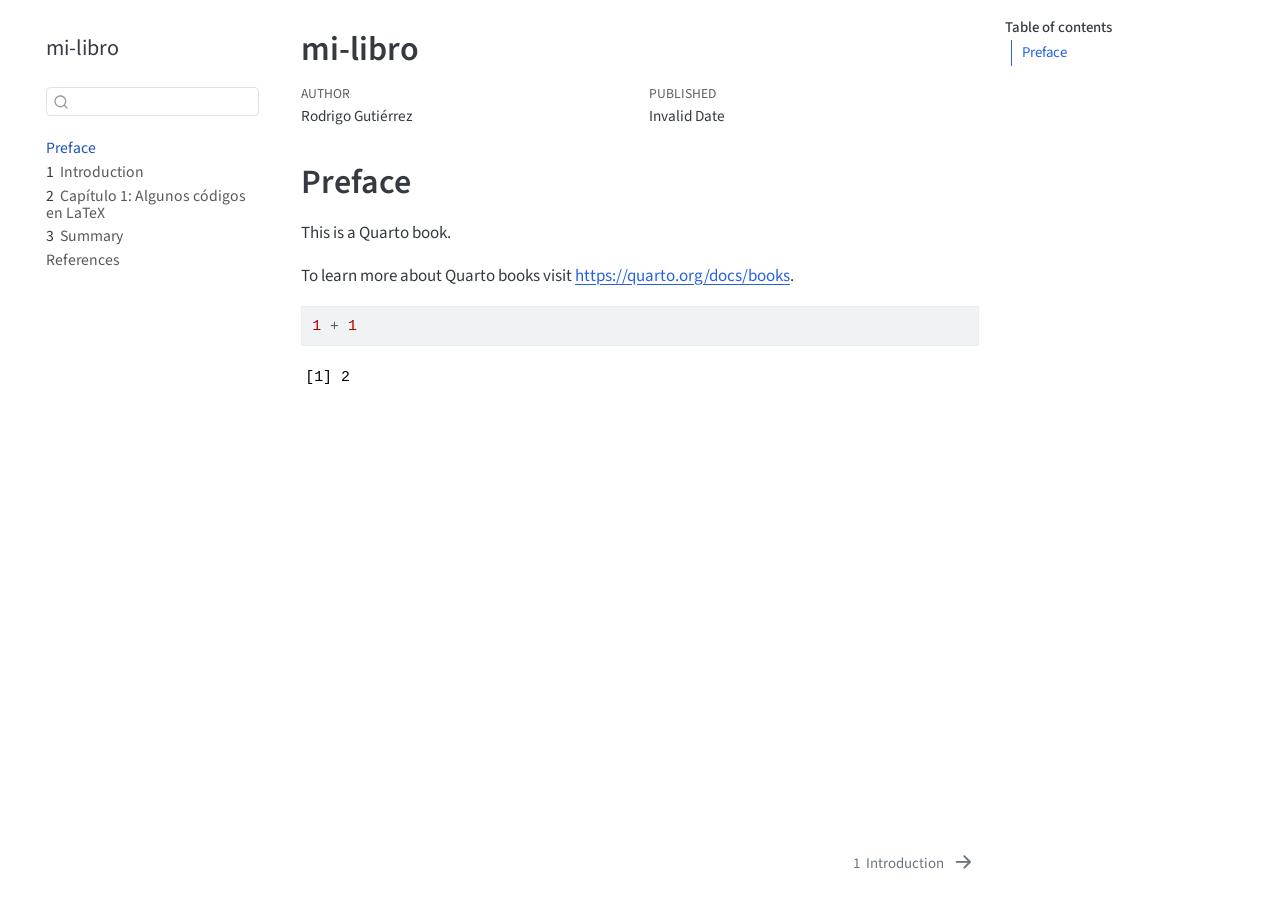
==== docs/index.html @ ee09609b "Primer borrador del libro" ====
<!DOCTYPE html>
<html xmlns="http://www.w3.org/1999/xhtml" lang="en" xml:lang="en"><head>

<meta charset="utf-8">
<meta name="generator" content="quarto-1.9.37">

<meta name="viewport" content="width=device-width, initial-scale=1.0, user-scalable=yes">

<meta name="author" content="Rodrigo Gutiérrez">

<title>mi-libro</title>
<style>
/* Default styles provided by pandoc.
** See https://pandoc.org/MANUAL.html#variables-for-html for config info.
*/
code{white-space: pre-wrap;}
span.smallcaps{font-variant: small-caps;}
div.columns{display: flex; gap: min(4vw, 1.5em);}
div.column{flex: auto; overflow-x: auto;}
div.hanging-indent{margin-left: 1.5em; text-indent: -1.5em;}
ul.task-list{list-style: none;}
ul.task-list li input[type="checkbox"] {
  width: 0.8em;
  margin: 0 0.8em 0.2em -1em; /* quarto-specific, see https://github.com/quarto-dev/quarto-cli/issues/4556 */ 
  vertical-align: middle;
}
/* CSS for syntax highlighting */
html { -webkit-text-size-adjust: 100%; }
pre > code.sourceCode { white-space: pre; position: relative; }
pre > code.sourceCode > span { display: inline-block; line-height: 1.25; }
pre > code.sourceCode > span:empty { height: 1.2em; }
.sourceCode { overflow: visible; }
code.sourceCode > span { color: inherit; text-decoration: inherit; }
div.sourceCode { margin: 1em 0; }
pre.sourceCode { margin: 0; }
@media screen {
div.sourceCode { overflow: auto; }
}
@media print {
pre > code.sourceCode { white-space: pre-wrap; }
pre > code.sourceCode > span { text-indent: -5em; padding-left: 5em; }
}
pre.numberSource code
  { counter-reset: source-line 0; }
pre.numberSource code > span
  { position: relative; left: -4em; counter-increment: source-line; }
pre.numberSource code > span > a:first-child::before
  { content: counter(source-line);
    position: relative; left: -1em; text-align: right; vertical-align: baseline;
    border: none; display: inline-block;
    -webkit-touch-callout: none; -webkit-user-select: none;
    -khtml-user-select: none; -moz-user-select: none;
    -ms-user-select: none; user-select: none;
    padding: 0 4px; width: 4em;
  }
pre.numberSource { margin-left: 3em;  padding-left: 4px; }
div.sourceCode
  {   }
@media screen {
pre > code.sourceCode > span > a:first-child::before { text-decoration: underline; }
}
</style>


<script src="site_libs/quarto-nav/quarto-nav.js"></script>
<script src="site_libs/quarto-nav/headroom.min.js"></script>
<script src="site_libs/clipboard/clipboard.min.js"></script>
<script src="site_libs/quarto-search/autocomplete.umd.js"></script>
<script src="site_libs/quarto-search/fuse.min.js"></script>
<script src="site_libs/quarto-search/quarto-search.js"></script>
<meta name="quarto:offset" content="./">
<link href="./01-introduccion.html" rel="next">
<script src="site_libs/quarto-html/quarto.js" type="module"></script>
<script src="site_libs/quarto-html/tabsets/tabsets.js" type="module"></script>
<script src="site_libs/quarto-html/popper.min.js"></script>
<script src="site_libs/quarto-html/tippy.umd.min.js"></script>
<script src="site_libs/quarto-html/anchor.min.js"></script>
<link href="site_libs/quarto-html/tippy.css" rel="stylesheet">
<link href="site_libs/quarto-html/quarto-syntax-highlighting-7f8f88aac4f3542376d5c11b86a4c14d.css" rel="stylesheet" id="quarto-text-highlighting-styles">
<script src="site_libs/bootstrap/bootstrap.min.js"></script>
<link href="site_libs/bootstrap/bootstrap-icons.css" rel="stylesheet">
<link href="site_libs/bootstrap/bootstrap-bb057584965328695e1b8a01a6f437bc.min.css" rel="stylesheet" append-hash="true" id="quarto-bootstrap" data-mode="light">
<script id="quarto-search-options" type="application/json">{
  "location": "sidebar",
  "copy-button": false,
  "collapse-after": 3,
  "panel-placement": "start",
  "type": "textbox",
  "limit": 50,
  "keyboard-shortcut": [
    "f",
    "/",
    "s"
  ],
  "show-item-context": false,
  "language": {
    "search-no-results-text": "No results",
    "search-matching-documents-text": "matching documents",
    "search-copy-link-title": "Copy link to search",
    "search-hide-matches-text": "Hide additional matches",
    "search-more-match-text": "more match in this document",
    "search-more-matches-text": "more matches in this document",
    "search-clear-button-title": "Clear",
    "search-text-placeholder": "",
    "search-detached-cancel-button-title": "Cancel",
    "search-submit-button-title": "Submit",
    "search-label": "Search"
  }
}</script>


</head>

<body class="nav-sidebar floating quarto-light">

<div id="quarto-search-results"></div>
  <header id="quarto-header" class="headroom fixed-top">
  <nav class="quarto-secondary-nav">
    <div class="container-fluid d-flex">
      <button type="button" class="quarto-btn-toggle btn" data-bs-toggle="collapse" role="button" data-bs-target=".quarto-sidebar-collapse-item" aria-controls="quarto-sidebar" aria-expanded="false" aria-label="Toggle sidebar navigation" onclick="if (window.quartoToggleHeadroom) { window.quartoToggleHeadroom(); }">
        <i class="bi bi-layout-text-sidebar-reverse"></i>
      </button>
        <nav class="quarto-page-breadcrumbs" aria-label="breadcrumb"><ol class="breadcrumb"><li class="breadcrumb-item"><a href="./index.html">Preface</a></li></ol></nav>
        <a class="flex-grow-1" role="navigation" data-bs-toggle="collapse" data-bs-target=".quarto-sidebar-collapse-item" aria-controls="quarto-sidebar" aria-expanded="false" aria-label="Toggle sidebar navigation" onclick="if (window.quartoToggleHeadroom) { window.quartoToggleHeadroom(); }">      
        </a>
      <button type="button" class="btn quarto-search-button" aria-label="Search" onclick="window.quartoOpenSearch();">
        <i class="bi bi-search"></i>
      </button>
    </div>
  </nav>
</header>
<!-- content -->
<div id="quarto-content" class="quarto-container page-columns page-rows-contents page-layout-article">
<!-- sidebar -->
  <nav id="quarto-sidebar" class="sidebar collapse collapse-horizontal quarto-sidebar-collapse-item sidebar-navigation floating overflow-auto">
    <div class="pt-lg-2 mt-2 text-left sidebar-header">
    <div class="sidebar-title mb-0 py-0">
      <a href="./">mi-libro</a> 
    </div>
      </div>
        <div class="mt-2 flex-shrink-0 align-items-center">
        <div class="sidebar-search">
        <div id="quarto-search" class="" title="Search"></div>
        </div>
        </div>
    <div class="sidebar-menu-container"> 
    <ul class="list-unstyled mt-1">
        <li class="sidebar-item">
  <div class="sidebar-item-container"> 
  <a href="./index.html" class="sidebar-item-text sidebar-link active">
 <span class="menu-text">Preface</span></a>
  </div>
</li>
        <li class="sidebar-item">
  <div class="sidebar-item-container"> 
  <a href="./01-introduccion.html" class="sidebar-item-text sidebar-link">
 <span class="menu-text"><span class="chapter-number">1</span>&nbsp; <span class="chapter-title">Introduction</span></span></a>
  </div>
</li>
        <li class="sidebar-item">
  <div class="sidebar-item-container"> 
  <a href="./02-capitulo-uno.html" class="sidebar-item-text sidebar-link">
 <span class="menu-text"><span class="chapter-number">2</span>&nbsp; <span class="chapter-title">Capítulo 1: Algunos códigos en LaTeX</span></span></a>
  </div>
</li>
        <li class="sidebar-item">
  <div class="sidebar-item-container"> 
  <a href="./summary.html" class="sidebar-item-text sidebar-link">
 <span class="menu-text"><span class="chapter-number">3</span>&nbsp; <span class="chapter-title">Summary</span></span></a>
  </div>
</li>
        <li class="sidebar-item">
  <div class="sidebar-item-container"> 
  <a href="./references.html" class="sidebar-item-text sidebar-link">
 <span class="menu-text">References</span></a>
  </div>
</li>
    </ul>
    </div>
</nav>
<div id="quarto-sidebar-glass" class="quarto-sidebar-collapse-item" data-bs-toggle="collapse" data-bs-target=".quarto-sidebar-collapse-item"></div>
<!-- margin-sidebar -->
    <div id="quarto-margin-sidebar" class="sidebar margin-sidebar">
        <nav id="TOC" role="doc-toc" class="toc-active">
    <h2 id="toc-title">Table of contents</h2>
   
  <ul>
  <li><a href="#preface" id="toc-preface" class="nav-link active" data-scroll-target="#preface">Preface</a></li>
  </ul>
</nav>
    </div>
<!-- main -->
<main class="content" id="quarto-document-content">

<header id="title-block-header" class="quarto-title-block default">
<div class="quarto-title">
<h1 class="title">mi-libro</h1>
</div>



<div class="quarto-title-meta">

    <div>
    <div class="quarto-title-meta-heading">Author</div>
    <div class="quarto-title-meta-contents">
             <p>Rodrigo Gutiérrez </p>
          </div>
  </div>
    
    <div>
    <div class="quarto-title-meta-heading">Published</div>
    <div class="quarto-title-meta-contents">
      <p class="date">Invalid Date</p>
    </div>
  </div>
  
    
  </div>
  


</header>


<section id="preface" class="level1 unnumbered">
<h1 class="unnumbered">Preface</h1>
<p>This is a Quarto book.</p>
<p>To learn more about Quarto books visit <a href="https://quarto.org/docs/books" class="uri">https://quarto.org/docs/books</a>.</p>
<div class="cell">
<div class="code-copy-outer-scaffold"><div class="sourceCode cell-code" id="cb1"><pre class="sourceCode r code-with-copy"><code class="sourceCode r"><span id="cb1-1"><a href="#cb1-1" aria-hidden="true" tabindex="-1"></a><span class="dv">1</span> <span class="sc">+</span> <span class="dv">1</span></span></code></pre></div><button title="Copy to Clipboard" class="code-copy-button"><i class="bi"></i></button></div>
<div class="cell-output cell-output-stdout">
<pre><code>[1] 2</code></pre>
</div>
</div>


</section>

</main> <!-- /main -->
<script id="quarto-html-after-body" type="application/javascript">
  window.document.addEventListener("DOMContentLoaded", function (event) {
    const icon = "";
    const anchorJS = new window.AnchorJS();
    anchorJS.options = {
      placement: 'right',
      icon: icon
    };
    anchorJS.add('.anchored');
    const isCodeAnnotation = (el) => {
      for (const clz of el.classList) {
        if (clz.startsWith('code-annotation-')) {                     
          return true;
        }
      }
      return false;
    }
    const onCopySuccess = function(e) {
      // button target
      const button = e.trigger;
      // don't keep focus
      button.blur();
      // flash "checked"
      button.classList.add('code-copy-button-checked');
      var currentTitle = button.getAttribute("title");
      button.setAttribute("title", "Copied!");
      let tooltip;
      if (window.bootstrap) {
        button.setAttribute("data-bs-toggle", "tooltip");
        button.setAttribute("data-bs-placement", "left");
        button.setAttribute("data-bs-title", "Copied!");
        tooltip = new bootstrap.Tooltip(button, 
          { trigger: "manual", 
            customClass: "code-copy-button-tooltip",
            offset: [0, -8]});
        tooltip.show();    
      }
      setTimeout(function() {
        if (tooltip) {
          tooltip.hide();
          button.removeAttribute("data-bs-title");
          button.removeAttribute("data-bs-toggle");
          button.removeAttribute("data-bs-placement");
        }
        button.setAttribute("title", currentTitle);
        button.classList.remove('code-copy-button-checked');
      }, 1000);
      // clear code selection
      e.clearSelection();
    }
    const getTextToCopy = function(trigger) {
      const outerScaffold = trigger.parentElement.cloneNode(true);
      const codeEl = outerScaffold.querySelector('code');
      for (const childEl of codeEl.children) {
        if (isCodeAnnotation(childEl)) {
          childEl.remove();
        }
      }
      return codeEl.innerText;
    }
    const clipboard = new window.ClipboardJS('.code-copy-button:not([data-in-quarto-modal])', {
      text: getTextToCopy
    });
    clipboard.on('success', onCopySuccess);
    if (window.document.getElementById('quarto-embedded-source-code-modal')) {
      const clipboardModal = new window.ClipboardJS('.code-copy-button[data-in-quarto-modal]', {
        text: getTextToCopy,
        container: window.document.getElementById('quarto-embedded-source-code-modal')
      });
      clipboardModal.on('success', onCopySuccess);
    }
      var localhostRegex = new RegExp(/^(?:http|https):\/\/localhost\:?[0-9]*\//);
      var mailtoRegex = new RegExp(/^mailto:/);
        var filterRegex = new RegExp('/' + window.location.host + '/');
      var isInternal = (href) => {
          return filterRegex.test(href) || localhostRegex.test(href) || mailtoRegex.test(href);
      }
      // Inspect non-navigation links and adorn them if external
     var links = window.document.querySelectorAll('a[href]:not(.nav-link):not(.navbar-brand):not(.toc-action):not(.sidebar-link):not(.sidebar-item-toggle):not(.pagination-link):not(.no-external):not([aria-hidden]):not(.dropdown-item):not(.quarto-navigation-tool):not(.about-link)');
      for (var i=0; i<links.length; i++) {
        const link = links[i];
        if (!isInternal(link.href)) {
          // undo the damage that might have been done by quarto-nav.js in the case of
          // links that we want to consider external
          if (link.dataset.originalHref !== undefined) {
            link.href = link.dataset.originalHref;
          }
        }
      }
    function tippyHover(el, contentFn, onTriggerFn, onUntriggerFn) {
      const config = {
        allowHTML: true,
        maxWidth: 500,
        delay: 100,
        arrow: false,
        appendTo: function(el) {
            return el.parentElement;
        },
        interactive: true,
        interactiveBorder: 10,
        theme: 'quarto',
        placement: 'bottom-start',
      };
      if (contentFn) {
        config.content = contentFn;
      }
      if (onTriggerFn) {
        config.onTrigger = onTriggerFn;
      }
      if (onUntriggerFn) {
        config.onUntrigger = onUntriggerFn;
      }
      window.tippy(el, config); 
    }
    const noterefs = window.document.querySelectorAll('a[role="doc-noteref"]');
    for (var i=0; i<noterefs.length; i++) {
      const ref = noterefs[i];
      tippyHover(ref, function() {
        // use id or data attribute instead here
        let href = ref.getAttribute('data-footnote-href') || ref.getAttribute('href');
        try { href = new URL(href).hash; } catch {}
        const id = href.replace(/^#\/?/, "");
        const note = window.document.getElementById(id);
        if (note) {
          return note.innerHTML;
        } else {
          return "";
        }
      });
    }
    const xrefs = window.document.querySelectorAll('a.quarto-xref');
    const processXRef = (id, note) => {
      // Strip column container classes
      const stripColumnClz = (el) => {
        el.classList.remove("page-full", "page-columns");
        if (el.children) {
          for (const child of el.children) {
            stripColumnClz(child);
          }
        }
      }
      stripColumnClz(note)
      if (id === null || id.startsWith('sec-')) {
        // Special case sections, only their first couple elements
        const container = document.createElement("div");
        if (note.children && note.children.length > 2) {
          container.appendChild(note.children[0].cloneNode(true));
          for (let i = 1; i < note.children.length; i++) {
            const child = note.children[i];
            if (child.tagName === "P" && child.innerText === "") {
              continue;
            } else {
              container.appendChild(child.cloneNode(true));
              break;
            }
          }
          if (window.Quarto?.typesetMath) {
            window.Quarto.typesetMath(container);
          }
          return container.innerHTML
        } else {
          if (window.Quarto?.typesetMath) {
            window.Quarto.typesetMath(note);
          }
          return note.innerHTML;
        }
      } else {
        // Remove any anchor links if they are present
        const anchorLink = note.querySelector('a.anchorjs-link');
        if (anchorLink) {
          anchorLink.remove();
        }
        if (window.Quarto?.typesetMath) {
          window.Quarto.typesetMath(note);
        }
        if (note.classList.contains("callout")) {
          return note.outerHTML;
        } else {
          return note.innerHTML;
        }
      }
    }
    for (var i=0; i<xrefs.length; i++) {
      const xref = xrefs[i];
      tippyHover(xref, undefined, function(instance) {
        instance.disable();
        let url = xref.getAttribute('href');
        let hash = undefined; 
        if (url.startsWith('#')) {
          hash = url;
        } else {
          try { hash = new URL(url).hash; } catch {}
        }
        if (hash) {
          const id = hash.replace(/^#\/?/, "");
          const note = window.document.getElementById(id);
          if (note !== null) {
            try {
              const html = processXRef(id, note.cloneNode(true));
              instance.setContent(html);
            } finally {
              instance.enable();
              instance.show();
            }
          } else {
            // See if we can fetch this
            fetch(url.split('#')[0])
            .then(res => res.text())
            .then(html => {
              const parser = new DOMParser();
              const htmlDoc = parser.parseFromString(html, "text/html");
              const note = htmlDoc.getElementById(id);
              if (note !== null) {
                const html = processXRef(id, note);
                instance.setContent(html);
              } 
            }).finally(() => {
              instance.enable();
              instance.show();
            });
          }
        } else {
          // See if we can fetch a full url (with no hash to target)
          // This is a special case and we should probably do some content thinning / targeting
          fetch(url)
          .then(res => res.text())
          .then(html => {
            const parser = new DOMParser();
            const htmlDoc = parser.parseFromString(html, "text/html");
            const note = htmlDoc.querySelector('main.content');
            if (note !== null) {
              // This should only happen for chapter cross references
              // (since there is no id in the URL)
              // remove the first header
              if (note.children.length > 0 && note.children[0].tagName === "HEADER") {
                note.children[0].remove();
              }
              const html = processXRef(null, note);
              instance.setContent(html);
            } 
          }).finally(() => {
            instance.enable();
            instance.show();
          });
        }
      }, function(instance) {
      });
    }
        let selectedAnnoteEl;
        const selectorForAnnotation = ( cell, annotation) => {
          let cellAttr = 'data-code-cell="' + cell + '"';
          let lineAttr = 'data-code-annotation="' +  annotation + '"';
          const selector = 'span[' + cellAttr + '][' + lineAttr + ']';
          return selector;
        }
        const selectCodeLines = (annoteEl) => {
          const doc = window.document;
          const targetCell = annoteEl.getAttribute("data-target-cell");
          const targetAnnotation = annoteEl.getAttribute("data-target-annotation");
          const annoteSpan = window.document.querySelector(selectorForAnnotation(targetCell, targetAnnotation));
          const lines = annoteSpan.getAttribute("data-code-lines").split(",");
          const lineIds = lines.map((line) => {
            return targetCell + "-" + line;
          })
          let top = null;
          let height = null;
          let parent = null;
          if (lineIds.length > 0) {
              //compute the position of the single el (top and bottom and make a div)
              const el = window.document.getElementById(lineIds[0]);
              top = el.offsetTop;
              height = el.offsetHeight;
              parent = el.parentElement.parentElement;
            if (lineIds.length > 1) {
              const lastEl = window.document.getElementById(lineIds[lineIds.length - 1]);
              const bottom = lastEl.offsetTop + lastEl.offsetHeight;
              height = bottom - top;
            }
            if (top !== null && height !== null && parent !== null) {
              // cook up a div (if necessary) and position it 
              let div = window.document.getElementById("code-annotation-line-highlight");
              if (div === null) {
                div = window.document.createElement("div");
                div.setAttribute("id", "code-annotation-line-highlight");
                div.style.position = 'absolute';
                parent.appendChild(div);
              }
              div.style.top = top - 2 + "px";
              div.style.height = height + 4 + "px";
              div.style.left = 0;
              let gutterDiv = window.document.getElementById("code-annotation-line-highlight-gutter");
              if (gutterDiv === null) {
                gutterDiv = window.document.createElement("div");
                gutterDiv.setAttribute("id", "code-annotation-line-highlight-gutter");
                gutterDiv.style.position = 'absolute';
                const codeCell = window.document.getElementById(targetCell);
                const gutter = codeCell.querySelector('.code-annotation-gutter');
                gutter.appendChild(gutterDiv);
              }
              gutterDiv.style.top = top - 2 + "px";
              gutterDiv.style.height = height + 4 + "px";
            }
            selectedAnnoteEl = annoteEl;
          }
        };
        const unselectCodeLines = () => {
          const elementsIds = ["code-annotation-line-highlight", "code-annotation-line-highlight-gutter"];
          elementsIds.forEach((elId) => {
            const div = window.document.getElementById(elId);
            if (div) {
              div.remove();
            }
          });
          selectedAnnoteEl = undefined;
        };
          // Handle positioning of the toggle
      window.addEventListener(
        "resize",
        throttle(() => {
          elRect = undefined;
          if (selectedAnnoteEl) {
            selectCodeLines(selectedAnnoteEl);
          }
        }, 10)
      );
      function throttle(fn, ms) {
      let throttle = false;
      let timer;
        return (...args) => {
          if(!throttle) { // first call gets through
              fn.apply(this, args);
              throttle = true;
          } else { // all the others get throttled
              if(timer) clearTimeout(timer); // cancel #2
              timer = setTimeout(() => {
                fn.apply(this, args);
                timer = throttle = false;
              }, ms);
          }
        };
      }
        // Attach click handler to the DT
        const annoteDls = window.document.querySelectorAll('dt[data-target-cell]');
        for (const annoteDlNode of annoteDls) {
          annoteDlNode.addEventListener('click', (event) => {
            const clickedEl = event.target;
            if (clickedEl !== selectedAnnoteEl) {
              unselectCodeLines();
              const activeEl = window.document.querySelector('dt[data-target-cell].code-annotation-active');
              if (activeEl) {
                activeEl.classList.remove('code-annotation-active');
              }
              selectCodeLines(clickedEl);
              clickedEl.classList.add('code-annotation-active');
            } else {
              // Unselect the line
              unselectCodeLines();
              clickedEl.classList.remove('code-annotation-active');
            }
          });
        }
    const findCites = (el) => {
      const parentEl = el.parentElement;
      if (parentEl) {
        const cites = parentEl.dataset.cites;
        if (cites) {
          return {
            el,
            cites: cites.split(' ')
          };
        } else {
          return findCites(el.parentElement)
        }
      } else {
        return undefined;
      }
    };
    var bibliorefs = window.document.querySelectorAll('a[role="doc-biblioref"]');
    for (var i=0; i<bibliorefs.length; i++) {
      const ref = bibliorefs[i];
      const citeInfo = findCites(ref);
      if (citeInfo) {
        tippyHover(citeInfo.el, function() {
          var popup = window.document.createElement('div');
          citeInfo.cites.forEach(function(cite) {
            var citeDiv = window.document.createElement('div');
            citeDiv.classList.add('hanging-indent');
            citeDiv.classList.add('csl-entry');
            var biblioDiv = window.document.getElementById('ref-' + cite);
            if (biblioDiv) {
              citeDiv.innerHTML = biblioDiv.innerHTML;
            }
            popup.appendChild(citeDiv);
          });
          return popup.innerHTML;
        });
      }
    }
  });
  </script>
<nav class="page-navigation">
  <div class="nav-page nav-page-previous">
  </div>
  <div class="nav-page nav-page-next">
      <a href="./01-introduccion.html" class="pagination-link" aria-label="Introduction">
        <span class="nav-page-text"><span class="chapter-number">1</span>&nbsp; <span class="chapter-title">Introduction</span></span> <i class="bi bi-arrow-right-short"></i>
      </a>
  </div>
</nav>
</div> <!-- /content -->




</body></html>
---- docs/site_libs/quarto-html/tippy.css ----
.tippy-box[data-animation=fade][data-state=hidden]{opacity:0}[data-tippy-root]{max-width:calc(100vw - 10px)}.tippy-box{position:relative;background-color:#333;color:#fff;border-radius:4px;font-size:14px;line-height:1.4;white-space:normal;outline:0;transition-property:transform,visibility,opacity}.tippy-box[data-placement^=top]>.tippy-arrow{bottom:0}.tippy-box[data-placement^=top]>.tippy-arrow:before{bottom:-7px;left:0;border-width:8px 8px 0;border-top-color:initial;transform-origin:center top}.tippy-box[data-placement^=bottom]>.tippy-arrow{top:0}.tippy-box[data-placement^=bottom]>.tippy-arrow:before{top:-7px;left:0;border-width:0 8px 8px;border-bottom-color:initial;transform-origin:center bottom}.tippy-box[data-placement^=left]>.tippy-arrow{right:0}.tippy-box[data-placement^=left]>.tippy-arrow:before{border-width:8px 0 8px 8px;border-left-color:initial;right:-7px;transform-origin:center left}.tippy-box[data-placement^=right]>.tippy-arrow{left:0}.tippy-box[data-placement^=right]>.tippy-arrow:before{left:-7px;border-width:8px 8px 8px 0;border-right-color:initial;transform-origin:center right}.tippy-box[data-inertia][data-state=visible]{transition-timing-function:cubic-bezier(.54,1.5,.38,1.11)}.tippy-arrow{width:16px;height:16px;color:#333}.tippy-arrow:before{content:"";position:absolute;border-color:transparent;border-style:solid}.tippy-content{position:relative;padding:5px 9px;z-index:1}
---- docs/site_libs/quarto-html/quarto-syntax-highlighting-7f8f88aac4f3542376d5c11b86a4c14d.css ----
/* quarto syntax highlight colors */
:root {
  --quarto-hl-ot-color: #003B4F;
  --quarto-hl-at-color: #657422;
  --quarto-hl-ss-color: #20794D;
  --quarto-hl-an-color: #5E5E5E;
  --quarto-hl-fu-color: #4758AB;
  --quarto-hl-st-color: #20794D;
  --quarto-hl-cf-color: #003B4F;
  --quarto-hl-op-color: #5E5E5E;
  --quarto-hl-er-color: #AD0000;
  --quarto-hl-bn-color: #AD0000;
  --quarto-hl-al-color: #AD0000;
  --quarto-hl-va-color: #111111;
  --quarto-hl-bu-color: inherit;
  --quarto-hl-ex-color: inherit;
  --quarto-hl-pp-color: #AD0000;
  --quarto-hl-in-color: #5E5E5E;
  --quarto-hl-vs-color: #20794D;
  --quarto-hl-wa-color: #5E5E5E;
  --quarto-hl-do-color: #5E5E5E;
  --quarto-hl-im-color: #00769E;
  --quarto-hl-ch-color: #20794D;
  --quarto-hl-dt-color: #AD0000;
  --quarto-hl-fl-color: #AD0000;
  --quarto-hl-co-color: #5E5E5E;
  --quarto-hl-cv-color: #5E5E5E;
  --quarto-hl-cn-color: #8f5902;
  --quarto-hl-sc-color: #5E5E5E;
  --quarto-hl-dv-color: #AD0000;
  --quarto-hl-kw-color: #003B4F;
}

/* other quarto variables */
:root {
  --quarto-font-monospace: SFMono-Regular, Menlo, Monaco, Consolas, "Liberation Mono", "Courier New", monospace;
}

/* syntax highlight based on Pandoc's rules */
pre > code.sourceCode > span {
  color: #003B4F;
}

code.sourceCode > span {
  color: #003B4F;
}

div.sourceCode,
div.sourceCode pre.sourceCode {
  color: #003B4F;
}

/* Normal */
code span {
  color: #003B4F;
}

/* Alert */
code span.al {
  color: #AD0000;
  font-style: inherit;
}

/* Annotation */
code span.an {
  color: #5E5E5E;
  font-style: inherit;
}

/* Attribute */
code span.at {
  color: #657422;
  font-style: inherit;
}

/* BaseN */
code span.bn {
  color: #AD0000;
  font-style: inherit;
}

/* BuiltIn */
code span.bu {
  font-style: inherit;
}

/* ControlFlow */
code span.cf {
  color: #003B4F;
  font-weight: bold;
  font-style: inherit;
}

/* Char */
code span.ch {
  color: #20794D;
  font-style: inherit;
}

/* Constant */
code span.cn {
  color: #8f5902;
  font-style: inherit;
}

/* Comment */
code span.co {
  color: #5E5E5E;
  font-style: inherit;
}

/* CommentVar */
code span.cv {
  color: #5E5E5E;
  font-style: italic;
}

/* Documentation */
code span.do {
  color: #5E5E5E;
  font-style: italic;
}

/* DataType */
code span.dt {
  color: #AD0000;
  font-style: inherit;
}

/* DecVal */
code span.dv {
  color: #AD0000;
  font-style: inherit;
}

/* Error */
code span.er {
  color: #AD0000;
  font-style: inherit;
}

/* Extension */
code span.ex {
  font-style: inherit;
}

/* Float */
code span.fl {
  color: #AD0000;
  font-style: inherit;
}

/* Function */
code span.fu {
  color: #4758AB;
  font-style: inherit;
}

/* Import */
code span.im {
  color: #00769E;
  font-style: inherit;
}

/* Information */
code span.in {
  color: #5E5E5E;
  font-style: inherit;
}

/* Keyword */
code span.kw {
  color: #003B4F;
  font-weight: bold;
  font-style: inherit;
}

/* Operator */
code span.op {
  color: #5E5E5E;
  font-style: inherit;
}

/* Other */
code span.ot {
  color: #003B4F;
  font-style: inherit;
}

/* Preprocessor */
code span.pp {
  color: #AD0000;
  font-style: inherit;
}

/* SpecialChar */
code span.sc {
  color: #5E5E5E;
  font-style: inherit;
}

/* SpecialString */
code span.ss {
  color: #20794D;
  font-style: inherit;
}

/* String */
code span.st {
  color: #20794D;
  font-style: inherit;
}

/* Variable */
code span.va {
  color: #111111;
  font-style: inherit;
}

/* VerbatimString */
code span.vs {
  color: #20794D;
  font-style: inherit;
}

/* Warning */
code span.wa {
  color: #5E5E5E;
  font-style: italic;
}

.prevent-inlining {
  content: "</";
}

/*# sourceMappingURL=789ad8cd35626ba772517505b42a116e.css.map */
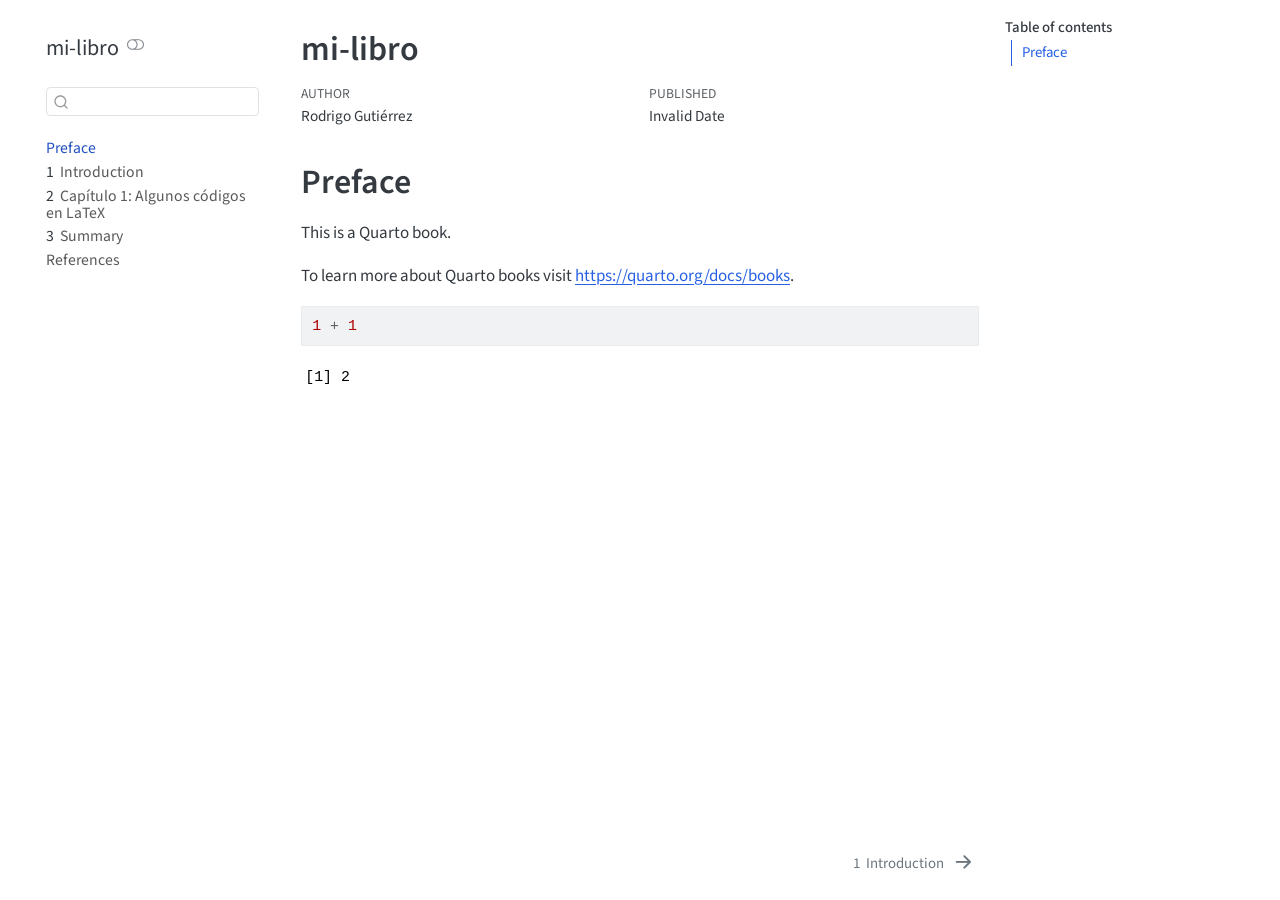
==== commit dadc1ebc: "agrega boton  tema" ====
--- a/docs/index.html
+++ b/docs/index.html
@@ -76,10 +76,14 @@
 <script src="site_libs/quarto-html/tippy.umd.min.js"></script>
 <script src="site_libs/quarto-html/anchor.min.js"></script>
 <link href="site_libs/quarto-html/tippy.css" rel="stylesheet">
-<link href="site_libs/quarto-html/quarto-syntax-highlighting-7f8f88aac4f3542376d5c11b86a4c14d.css" rel="stylesheet" id="quarto-text-highlighting-styles">
+<link href="site_libs/quarto-html/quarto-syntax-highlighting-7f8f88aac4f3542376d5c11b86a4c14d.css" rel="stylesheet" class="quarto-color-scheme" id="quarto-text-highlighting-styles">
+<link href="site_libs/quarto-html/quarto-syntax-highlighting-dark-d0ae9245876894da5ac7e18953ecc5cc.css" rel="stylesheet" class="quarto-color-scheme quarto-color-alternate" id="quarto-text-highlighting-styles">
+<link href="site_libs/quarto-html/quarto-syntax-highlighting-7f8f88aac4f3542376d5c11b86a4c14d.css" rel="stylesheet" class="quarto-color-scheme-extra" id="quarto-text-highlighting-styles">
 <script src="site_libs/bootstrap/bootstrap.min.js"></script>
 <link href="site_libs/bootstrap/bootstrap-icons.css" rel="stylesheet">
-<link href="site_libs/bootstrap/bootstrap-bb057584965328695e1b8a01a6f437bc.min.css" rel="stylesheet" append-hash="true" id="quarto-bootstrap" data-mode="light">
+<link href="site_libs/bootstrap/bootstrap-bb057584965328695e1b8a01a6f437bc.min.css" rel="stylesheet" append-hash="true" class="quarto-color-scheme" id="quarto-bootstrap" data-mode="light">
+<link href="site_libs/bootstrap/bootstrap-dark-6b2a147f2a5ae316b7a655d7ef3f2017.min.css" rel="stylesheet" append-hash="true" class="quarto-color-scheme quarto-color-alternate" id="quarto-bootstrap" data-mode="dark">
+<link href="site_libs/bootstrap/bootstrap-bb057584965328695e1b8a01a6f437bc.min.css" rel="stylesheet" append-hash="true" class="quarto-color-scheme-extra" id="quarto-bootstrap" data-mode="light">
 <script id="quarto-search-options" type="application/json">{
   "location": "sidebar",
   "copy-button": false,
@@ -111,7 +115,178 @@
 
 </head>
 
-<body class="nav-sidebar floating quarto-light">
+<body class="nav-sidebar floating quarto-light"><script id="quarto-html-before-body" type="application/javascript">
+    const toggleBodyColorMode = (bsSheetEl) => {
+      const mode = bsSheetEl.getAttribute("data-mode");
+      const bodyEl = window.document.querySelector("body");
+      if (mode === "dark") {
+        bodyEl.classList.add("quarto-dark");
+        bodyEl.classList.remove("quarto-light");
+      } else {
+        bodyEl.classList.add("quarto-light");
+        bodyEl.classList.remove("quarto-dark");
+      }
+    }
+    const toggleBodyColorPrimary = () => {
+      const bsSheetEl = window.document.querySelector("link#quarto-bootstrap:not([rel=disabled-stylesheet])");
+      if (bsSheetEl) {
+        toggleBodyColorMode(bsSheetEl);
+      }
+    }
+    const setColorSchemeToggle = (alternate) => {
+      const toggles = window.document.querySelectorAll('.quarto-color-scheme-toggle');
+      for (let i=0; i < toggles.length; i++) {
+        const toggle = toggles[i];
+        if (toggle) {
+          if (alternate) {
+            toggle.classList.add("alternate");
+          } else {
+            toggle.classList.remove("alternate");
+          }
+        }
+      }
+    };
+    const toggleColorMode = (alternate) => {
+      // Switch the stylesheets
+      const primaryStylesheets = window.document.querySelectorAll('link.quarto-color-scheme:not(.quarto-color-alternate)');
+      const alternateStylesheets = window.document.querySelectorAll('link.quarto-color-scheme.quarto-color-alternate');
+      manageTransitions('#quarto-margin-sidebar .nav-link', false);
+      if (alternate) {
+        // note: dark is layered on light, we don't disable primary!
+        enableStylesheet(alternateStylesheets);
+        for (const sheetNode of alternateStylesheets) {
+          if (sheetNode.id === "quarto-bootstrap") {
+            toggleBodyColorMode(sheetNode);
+          }
+        }
+      } else {
+        disableStylesheet(alternateStylesheets);
+        enableStylesheet(primaryStylesheets)
+        toggleBodyColorPrimary();
+      }
+      manageTransitions('#quarto-margin-sidebar .nav-link', true);
+      // Switch the toggles
+      setColorSchemeToggle(alternate)
+      // Hack to workaround the fact that safari doesn't
+      // properly recolor the scrollbar when toggling (#1455)
+      if (navigator.userAgent.indexOf('Safari') > 0 && navigator.userAgent.indexOf('Chrome') == -1) {
+        manageTransitions("body", false);
+        window.scrollTo(0, 1);
+        setTimeout(() => {
+          window.scrollTo(0, 0);
+          manageTransitions("body", true);
+        }, 40);
+      }
+    }
+    const disableStylesheet = (stylesheets) => {
+      for (let i=0; i < stylesheets.length; i++) {
+        const stylesheet = stylesheets[i];
+        stylesheet.rel = 'disabled-stylesheet';
+      }
+    }
+    const enableStylesheet = (stylesheets) => {
+      for (let i=0; i < stylesheets.length; i++) {
+        const stylesheet = stylesheets[i];
+        if(stylesheet.rel !== 'stylesheet') { // for Chrome, which will still FOUC without this check
+          stylesheet.rel = 'stylesheet';
+        }
+      }
+    }
+    const manageTransitions = (selector, allowTransitions) => {
+      const els = window.document.querySelectorAll(selector);
+      for (let i=0; i < els.length; i++) {
+        const el = els[i];
+        if (allowTransitions) {
+          el.classList.remove('notransition');
+        } else {
+          el.classList.add('notransition');
+        }
+      }
+    }
+    const isFileUrl = () => {
+      return window.location.protocol === 'file:';
+    }
+    const hasAlternateSentinel = () => {
+      let styleSentinel = getColorSchemeSentinel();
+      if (styleSentinel !== null) {
+        return styleSentinel === "alternate";
+      } else {
+        return false;
+      }
+    }
+    const setStyleSentinel = (alternate) => {
+      const value = alternate ? "alternate" : "default";
+      if (!isFileUrl()) {
+        window.localStorage.setItem("quarto-color-scheme", value);
+      } else {
+        localAlternateSentinel = value;
+      }
+    }
+    const getColorSchemeSentinel = () => {
+      if (!isFileUrl()) {
+        const storageValue = window.localStorage.getItem("quarto-color-scheme");
+        return storageValue != null ? storageValue : localAlternateSentinel;
+      } else {
+        return localAlternateSentinel;
+      }
+    }
+    const toggleGiscusIfUsed = (isAlternate, darkModeDefault) => {
+      const baseTheme = document.querySelector('#giscus-base-theme')?.value ?? 'light';
+      const alternateTheme = document.querySelector('#giscus-alt-theme')?.value ?? 'dark';
+      let newTheme = '';
+      if(authorPrefersDark) {
+        newTheme = isAlternate ? baseTheme : alternateTheme;
+      } else {
+        newTheme = isAlternate ? alternateTheme : baseTheme;
+      }
+      const changeGiscusTheme = () => {
+        // From: https://github.com/giscus/giscus/issues/336
+        const sendMessage = (message) => {
+          const iframe = document.querySelector('iframe.giscus-frame');
+          if (!iframe) return;
+          iframe.contentWindow.postMessage({ giscus: message }, 'https://giscus.app');
+        }
+        sendMessage({
+          setConfig: {
+            theme: newTheme
+          }
+        });
+      }
+      const isGiscussLoaded = window.document.querySelector('iframe.giscus-frame') !== null;
+      if (isGiscussLoaded) {
+        changeGiscusTheme();
+      }
+    };
+    const authorPrefersDark = false;
+    const queryPrefersDark = window.matchMedia('(prefers-color-scheme: dark)');
+    const darkModeDefault = queryPrefersDark.matches;
+      document.querySelector('link#quarto-text-highlighting-styles.quarto-color-scheme-extra').rel = 'disabled-stylesheet';
+      document.querySelector('link#quarto-bootstrap.quarto-color-scheme-extra').rel = 'disabled-stylesheet';
+    let localAlternateSentinel = darkModeDefault ? 'alternate' : 'default';
+    // Dark / light mode switch
+    window.quartoToggleColorScheme = () => {
+      // Read the current dark / light value
+      let toAlternate = !hasAlternateSentinel();
+      toggleColorMode(toAlternate);
+      setStyleSentinel(toAlternate);
+      toggleGiscusIfUsed(toAlternate, darkModeDefault);
+      window.dispatchEvent(new Event('resize'));
+    };
+    queryPrefersDark.addEventListener("change", e => {
+      if(window.localStorage.getItem("quarto-color-scheme") !== null)
+        return;
+      const alternate = e.matches
+      toggleColorMode(alternate);
+      localAlternateSentinel = e.matches ? 'alternate' : 'default'; // this is used alongside local storage!
+      toggleGiscusIfUsed(alternate, darkModeDefault);
+    });
+    // Switch to dark mode if need be
+    if (hasAlternateSentinel()) {
+      toggleColorMode(true);
+    } else {
+      toggleColorMode(false);
+    }
+  </script>
 
 <div id="quarto-search-results"></div>
   <header id="quarto-header" class="headroom fixed-top">
@@ -136,6 +311,9 @@
     <div class="pt-lg-2 mt-2 text-left sidebar-header">
     <div class="sidebar-title mb-0 py-0">
       <a href="./">mi-libro</a> 
+        <div class="sidebar-tools-main">
+  <a href="" class="quarto-color-scheme-toggle quarto-navigation-tool  px-1" onclick="window.quartoToggleColorScheme(); return false;" title="Toggle dark mode"><i class="bi"></i></a>
+</div>
     </div>
       </div>
         <div class="mt-2 flex-shrink-0 align-items-center">
@@ -192,6 +370,7 @@
 <!-- main -->
 <main class="content" id="quarto-document-content">
 
+
 <header id="title-block-header" class="quarto-title-block default">
 <div class="quarto-title">
 <h1 class="title">mi-libro</h1>
@@ -240,6 +419,19 @@
 </main> <!-- /main -->
 <script id="quarto-html-after-body" type="application/javascript">
   window.document.addEventListener("DOMContentLoaded", function (event) {
+    // Ensure there is a toggle, if there isn't float one in the top right
+    if (window.document.querySelector('.quarto-color-scheme-toggle') === null) {
+      const a = window.document.createElement('a');
+      a.classList.add('top-right');
+      a.classList.add('quarto-color-scheme-toggle');
+      a.href = "";
+      a.onclick = function() { try { window.quartoToggleColorScheme(); } catch {} return false; };
+      const i = window.document.createElement("i");
+      i.classList.add('bi');
+      a.appendChild(i);
+      window.document.body.appendChild(a);
+    }
+    setColorSchemeToggle(hasAlternateSentinel())
     const icon = "";
     const anchorJS = new window.AnchorJS();
     anchorJS.options = {
--- a/docs/site_libs/quarto-html/quarto-syntax-highlighting-dark-d0ae9245876894da5ac7e18953ecc5cc.css
+++ b/docs/site_libs/quarto-html/quarto-syntax-highlighting-dark-d0ae9245876894da5ac7e18953ecc5cc.css
@@ -0,0 +1,219 @@
+/* quarto syntax highlight colors */
+:root {
+  --quarto-hl-al-color: #f07178;
+  --quarto-hl-an-color: #d4d0ab;
+  --quarto-hl-at-color: #00e0e0;
+  --quarto-hl-bn-color: #d4d0ab;
+  --quarto-hl-bu-color: #abe338;
+  --quarto-hl-ch-color: #abe338;
+  --quarto-hl-co-color: #f8f8f2;
+  --quarto-hl-cv-color: #ffd700;
+  --quarto-hl-cn-color: #ffd700;
+  --quarto-hl-cf-color: #ffa07a;
+  --quarto-hl-dt-color: #ffa07a;
+  --quarto-hl-dv-color: #d4d0ab;
+  --quarto-hl-do-color: #f8f8f2;
+  --quarto-hl-er-color: #f07178;
+  --quarto-hl-ex-color: #00e0e0;
+  --quarto-hl-fl-color: #d4d0ab;
+  --quarto-hl-fu-color: #ffa07a;
+  --quarto-hl-im-color: #abe338;
+  --quarto-hl-in-color: #d4d0ab;
+  --quarto-hl-kw-color: #ffa07a;
+  --quarto-hl-op-color: #ffa07a;
+  --quarto-hl-ot-color: #00e0e0;
+  --quarto-hl-pp-color: #dcc6e0;
+  --quarto-hl-re-color: #00e0e0;
+  --quarto-hl-sc-color: #abe338;
+  --quarto-hl-ss-color: #abe338;
+  --quarto-hl-st-color: #abe338;
+  --quarto-hl-va-color: #00e0e0;
+  --quarto-hl-vs-color: #abe338;
+  --quarto-hl-wa-color: #dcc6e0;
+}
+
+/* other quarto variables */
+:root {
+  --quarto-font-monospace: SFMono-Regular, Menlo, Monaco, Consolas, "Liberation Mono", "Courier New", monospace;
+}
+
+/* syntax highlight based on Pandoc's rules */
+pre > code.sourceCode > span {
+  color: #f8f8f2;
+}
+
+code.sourceCode > span {
+  color: #f8f8f2;
+}
+
+div.sourceCode,
+div.sourceCode pre.sourceCode {
+  color: #f8f8f2;
+}
+
+/* Normal */
+code span {
+  color: #f8f8f2;
+}
+
+/* Alert */
+code span.al {
+  color: #f07178;
+}
+
+/* Annotation */
+code span.an {
+  color: #d4d0ab;
+}
+
+/* Attribute */
+code span.at {
+  color: #00e0e0;
+}
+
+/* BaseN */
+code span.bn {
+  color: #d4d0ab;
+}
+
+/* BuiltIn */
+code span.bu {
+  color: #abe338;
+}
+
+/* ControlFlow */
+code span.cf {
+  font-weight: bold;
+  color: #ffa07a;
+}
+
+/* Char */
+code span.ch {
+  color: #abe338;
+}
+
+/* Constant */
+code span.cn {
+  color: #ffd700;
+}
+
+/* Comment */
+code span.co {
+  font-style: italic;
+  color: #f8f8f2;
+}
+
+/* CommentVar */
+code span.cv {
+  color: #ffd700;
+}
+
+/* Documentation */
+code span.do {
+  color: #f8f8f2;
+}
+
+/* DataType */
+code span.dt {
+  color: #ffa07a;
+}
+
+/* DecVal */
+code span.dv {
+  color: #d4d0ab;
+}
+
+/* Error */
+code span.er {
+  color: #f07178;
+  text-decoration: underline;
+}
+
+/* Extension */
+code span.ex {
+  font-weight: bold;
+  color: #00e0e0;
+}
+
+/* Float */
+code span.fl {
+  color: #d4d0ab;
+}
+
+/* Function */
+code span.fu {
+  color: #ffa07a;
+}
+
+/* Import */
+code span.im {
+  color: #abe338;
+}
+
+/* Information */
+code span.in {
+  color: #d4d0ab;
+}
+
+/* Keyword */
+code span.kw {
+  font-weight: bold;
+  color: #ffa07a;
+}
+
+/* Operator */
+code span.op {
+  color: #ffa07a;
+}
+
+/* Other */
+code span.ot {
+  color: #00e0e0;
+}
+
+/* Preprocessor */
+code span.pp {
+  color: #dcc6e0;
+}
+
+/* RegionMarker */
+code span.re {
+  background-color: #f8f8f2;
+  color: #00e0e0;
+}
+
+/* SpecialChar */
+code span.sc {
+  color: #abe338;
+}
+
+/* SpecialString */
+code span.ss {
+  color: #abe338;
+}
+
+/* String */
+code span.st {
+  color: #abe338;
+}
+
+/* Variable */
+code span.va {
+  color: #00e0e0;
+}
+
+/* VerbatimString */
+code span.vs {
+  color: #abe338;
+}
+
+/* Warning */
+code span.wa {
+  color: #dcc6e0;
+}
+
+.prevent-inlining {
+  content: "</";
+}
+
+/*# sourceMappingURL=e2dac9153eaf3c552d5043f9565d03d7.css.map */
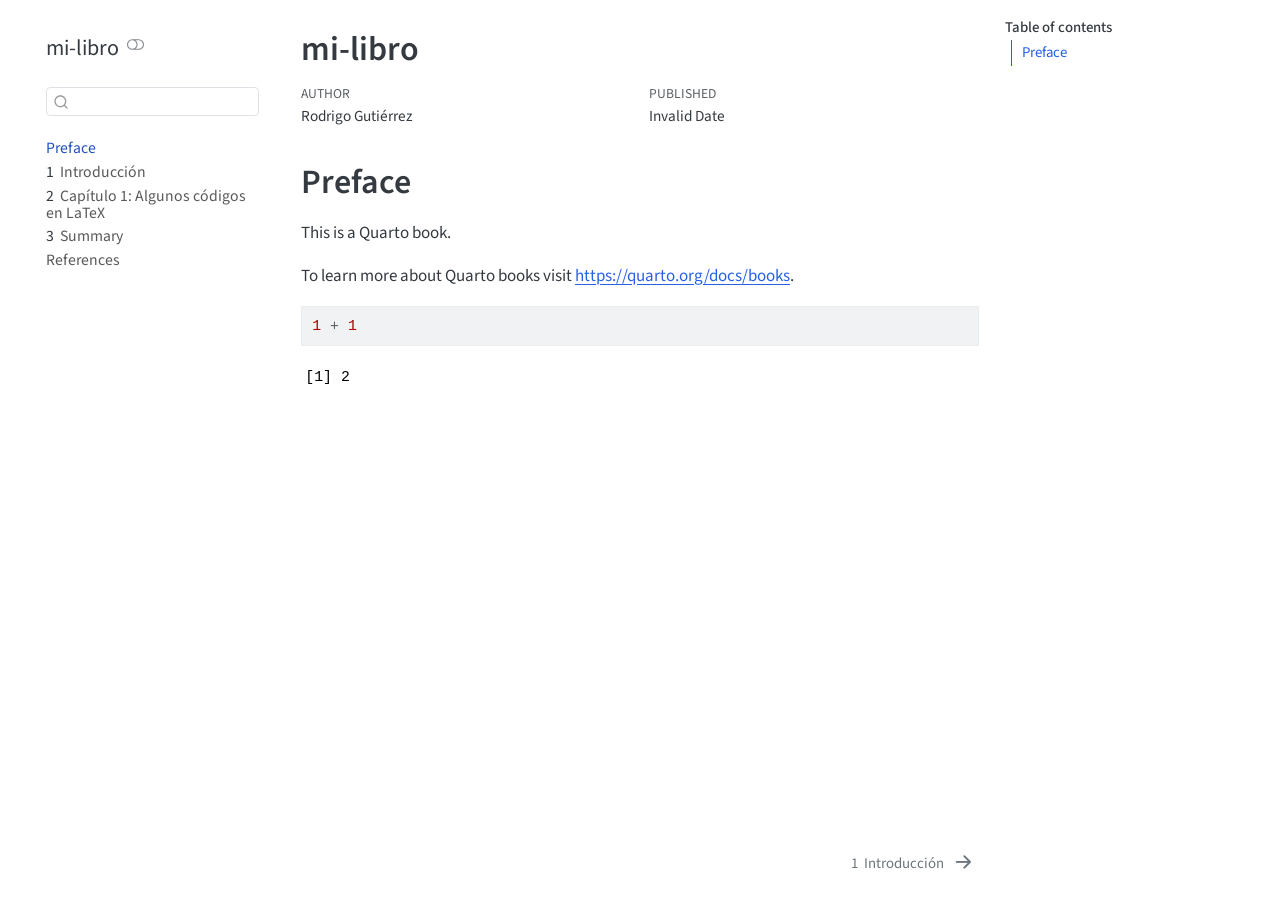
==== commit 303002dc: "cambios menores" ====
--- a/docs/index.html
+++ b/docs/index.html
@@ -332,7 +332,7 @@
         <li class="sidebar-item">
   <div class="sidebar-item-container"> 
   <a href="./01-introduccion.html" class="sidebar-item-text sidebar-link">
- <span class="menu-text"><span class="chapter-number">1</span>&nbsp; <span class="chapter-title">Introduction</span></span></a>
+ <span class="menu-text"><span class="chapter-number">1</span>&nbsp; <span class="chapter-title">Introducción</span></span></a>
   </div>
 </li>
         <li class="sidebar-item">
@@ -834,8 +834,8 @@
   <div class="nav-page nav-page-previous">
   </div>
   <div class="nav-page nav-page-next">
-      <a href="./01-introduccion.html" class="pagination-link" aria-label="Introduction">
-        <span class="nav-page-text"><span class="chapter-number">1</span>&nbsp; <span class="chapter-title">Introduction</span></span> <i class="bi bi-arrow-right-short"></i>
+      <a href="./01-introduccion.html" class="pagination-link" aria-label="Introducción">
+        <span class="nav-page-text"><span class="chapter-number">1</span>&nbsp; <span class="chapter-title">Introducción</span></span> <i class="bi bi-arrow-right-short"></i>
       </a>
   </div>
 </nav>
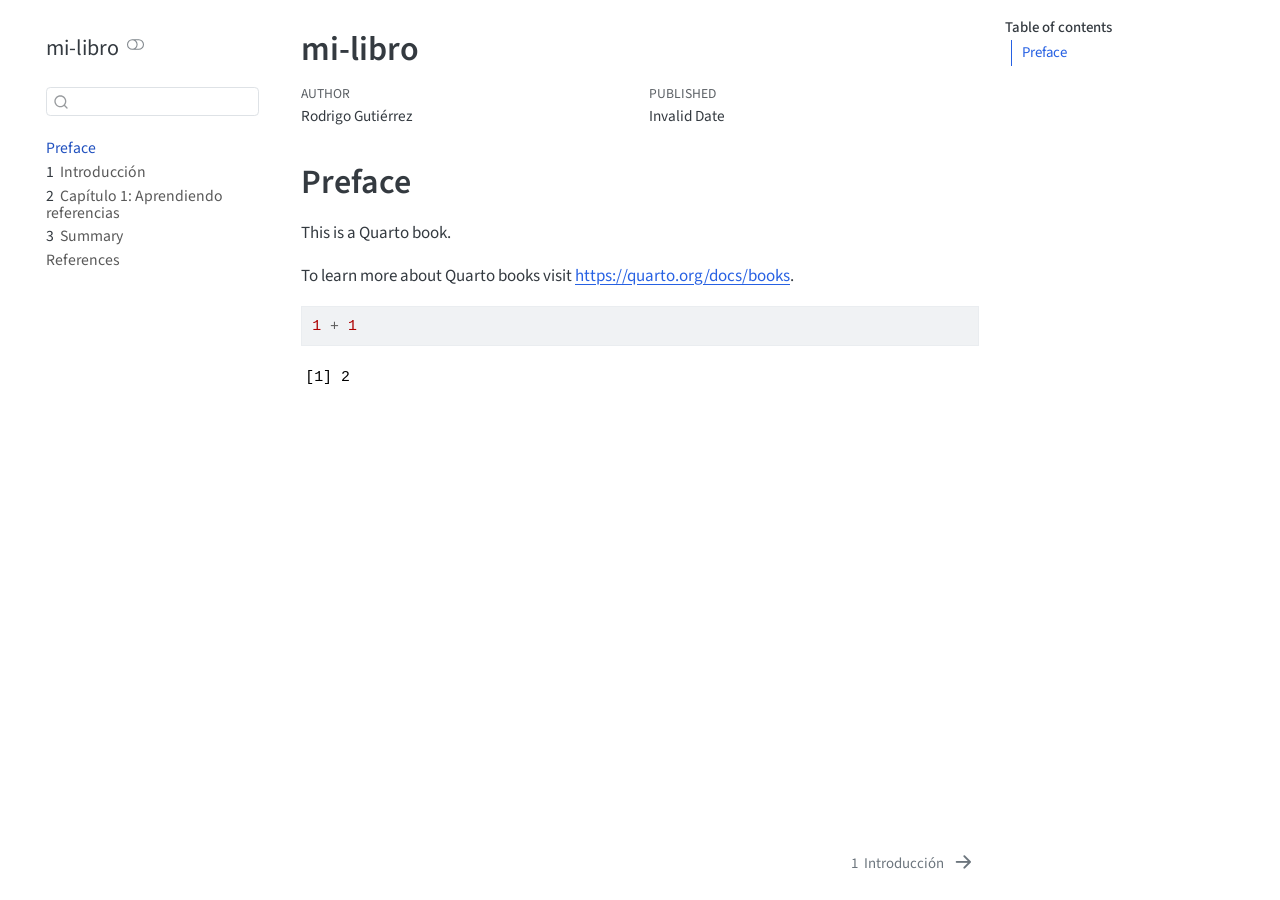
==== commit f7efeee3: "pruebas con apa7" ====
--- a/docs/index.html
+++ b/docs/index.html
@@ -2,7 +2,7 @@
 <html xmlns="http://www.w3.org/1999/xhtml" lang="en" xml:lang="en"><head>
 
 <meta charset="utf-8">
-<meta name="generator" content="quarto-1.9.37">
+<meta name="generator" content="quarto-1.9.38">
 
 <meta name="viewport" content="width=device-width, initial-scale=1.0, user-scalable=yes">
 
@@ -76,14 +76,14 @@
 <script src="site_libs/quarto-html/tippy.umd.min.js"></script>
 <script src="site_libs/quarto-html/anchor.min.js"></script>
 <link href="site_libs/quarto-html/tippy.css" rel="stylesheet">
-<link href="site_libs/quarto-html/quarto-syntax-highlighting-7f8f88aac4f3542376d5c11b86a4c14d.css" rel="stylesheet" class="quarto-color-scheme" id="quarto-text-highlighting-styles">
-<link href="site_libs/quarto-html/quarto-syntax-highlighting-dark-d0ae9245876894da5ac7e18953ecc5cc.css" rel="stylesheet" class="quarto-color-scheme quarto-color-alternate" id="quarto-text-highlighting-styles">
-<link href="site_libs/quarto-html/quarto-syntax-highlighting-7f8f88aac4f3542376d5c11b86a4c14d.css" rel="stylesheet" class="quarto-color-scheme-extra" id="quarto-text-highlighting-styles">
+<link href="site_libs/quarto-html/quarto-syntax-highlighting-15634bcf2e68342d4ad2dfa704d543f6.css" rel="stylesheet" class="quarto-color-scheme" id="quarto-text-highlighting-styles">
+<link href="site_libs/quarto-html/quarto-syntax-highlighting-dark-0a6b7249c26820e032cb0bd839ff02b1.css" rel="stylesheet" class="quarto-color-scheme quarto-color-alternate" id="quarto-text-highlighting-styles">
+<link href="site_libs/quarto-html/quarto-syntax-highlighting-15634bcf2e68342d4ad2dfa704d543f6.css" rel="stylesheet" class="quarto-color-scheme-extra" id="quarto-text-highlighting-styles">
 <script src="site_libs/bootstrap/bootstrap.min.js"></script>
 <link href="site_libs/bootstrap/bootstrap-icons.css" rel="stylesheet">
-<link href="site_libs/bootstrap/bootstrap-bb057584965328695e1b8a01a6f437bc.min.css" rel="stylesheet" append-hash="true" class="quarto-color-scheme" id="quarto-bootstrap" data-mode="light">
-<link href="site_libs/bootstrap/bootstrap-dark-6b2a147f2a5ae316b7a655d7ef3f2017.min.css" rel="stylesheet" append-hash="true" class="quarto-color-scheme quarto-color-alternate" id="quarto-bootstrap" data-mode="dark">
-<link href="site_libs/bootstrap/bootstrap-bb057584965328695e1b8a01a6f437bc.min.css" rel="stylesheet" append-hash="true" class="quarto-color-scheme-extra" id="quarto-bootstrap" data-mode="light">
+<link href="site_libs/bootstrap/bootstrap-9e3e5b9121e68b3f077afb32f2c64d95.min.css" rel="stylesheet" append-hash="true" class="quarto-color-scheme" id="quarto-bootstrap" data-mode="light">
+<link href="site_libs/bootstrap/bootstrap-dark-acff971833d9769290026d534105daaa.min.css" rel="stylesheet" append-hash="true" class="quarto-color-scheme quarto-color-alternate" id="quarto-bootstrap" data-mode="dark">
+<link href="site_libs/bootstrap/bootstrap-9e3e5b9121e68b3f077afb32f2c64d95.min.css" rel="stylesheet" append-hash="true" class="quarto-color-scheme-extra" id="quarto-bootstrap" data-mode="light">
 <script id="quarto-search-options" type="application/json">{
   "location": "sidebar",
   "copy-button": false,
@@ -338,7 +338,7 @@
         <li class="sidebar-item">
   <div class="sidebar-item-container"> 
   <a href="./02-capitulo-uno.html" class="sidebar-item-text sidebar-link">
- <span class="menu-text"><span class="chapter-number">2</span>&nbsp; <span class="chapter-title">Capítulo 1: Algunos códigos en LaTeX</span></span></a>
+ <span class="menu-text"><span class="chapter-number">2</span>&nbsp; <span class="chapter-title">Capítulo 1: Aprendiendo referencias</span></span></a>
   </div>
 </li>
         <li class="sidebar-item">
--- a/docs/site_libs/quarto-html/quarto-syntax-highlighting-15634bcf2e68342d4ad2dfa704d543f6.css
+++ b/docs/site_libs/quarto-html/quarto-syntax-highlighting-15634bcf2e68342d4ad2dfa704d543f6.css
@@ -0,0 +1,236 @@
+/* quarto syntax highlight colors */
+:root {
+  --quarto-hl-ot-color: #003B4F;
+  --quarto-hl-at-color: #657422;
+  --quarto-hl-ss-color: #20794D;
+  --quarto-hl-an-color: #5E5E5E;
+  --quarto-hl-fu-color: #4758AB;
+  --quarto-hl-st-color: #20794D;
+  --quarto-hl-cf-color: #003B4F;
+  --quarto-hl-op-color: #5E5E5E;
+  --quarto-hl-er-color: #AD0000;
+  --quarto-hl-bn-color: #AD0000;
+  --quarto-hl-al-color: #AD0000;
+  --quarto-hl-va-color: #111111;
+  --quarto-hl-bu-color: inherit;
+  --quarto-hl-ex-color: inherit;
+  --quarto-hl-pp-color: #AD0000;
+  --quarto-hl-in-color: #5E5E5E;
+  --quarto-hl-vs-color: #20794D;
+  --quarto-hl-wa-color: #5E5E5E;
+  --quarto-hl-do-color: #5E5E5E;
+  --quarto-hl-im-color: #00769E;
+  --quarto-hl-ch-color: #20794D;
+  --quarto-hl-dt-color: #AD0000;
+  --quarto-hl-fl-color: #AD0000;
+  --quarto-hl-co-color: #5E5E5E;
+  --quarto-hl-cv-color: #5E5E5E;
+  --quarto-hl-cn-color: #8f5902;
+  --quarto-hl-sc-color: #5E5E5E;
+  --quarto-hl-dv-color: #AD0000;
+  --quarto-hl-kw-color: #003B4F;
+}
+
+/* other quarto variables */
+:root {
+  --quarto-font-monospace: SFMono-Regular, Menlo, Monaco, Consolas, "Liberation Mono", "Courier New", monospace;
+}
+
+/* syntax highlight based on Pandoc's rules */
+pre > code.sourceCode > span {
+  color: #003B4F;
+}
+
+code.sourceCode > span {
+  color: #003B4F;
+}
+
+div.sourceCode,
+div.sourceCode pre.sourceCode {
+  color: #003B4F;
+}
+
+/* Normal */
+code span {
+  color: #003B4F;
+}
+
+/* Alert */
+code span.al {
+  color: #AD0000;
+  font-style: inherit;
+}
+
+/* Annotation */
+code span.an {
+  color: #5E5E5E;
+  font-style: inherit;
+}
+
+/* Attribute */
+code span.at {
+  color: #657422;
+  font-style: inherit;
+}
+
+/* BaseN */
+code span.bn {
+  color: #AD0000;
+  font-style: inherit;
+}
+
+/* BuiltIn */
+code span.bu {
+  font-style: inherit;
+}
+
+/* ControlFlow */
+code span.cf {
+  color: #003B4F;
+  font-weight: bold;
+  font-style: inherit;
+}
+
+/* Char */
+code span.ch {
+  color: #20794D;
+  font-style: inherit;
+}
+
+/* Constant */
+code span.cn {
+  color: #8f5902;
+  font-style: inherit;
+}
+
+/* Comment */
+code span.co {
+  color: #5E5E5E;
+  font-style: inherit;
+}
+
+/* CommentVar */
+code span.cv {
+  color: #5E5E5E;
+  font-style: italic;
+}
+
+/* Documentation */
+code span.do {
+  color: #5E5E5E;
+  font-style: italic;
+}
+
+/* DataType */
+code span.dt {
+  color: #AD0000;
+  font-style: inherit;
+}
+
+/* DecVal */
+code span.dv {
+  color: #AD0000;
+  font-style: inherit;
+}
+
+/* Error */
+code span.er {
+  color: #AD0000;
+  font-style: inherit;
+}
+
+/* Extension */
+code span.ex {
+  font-style: inherit;
+}
+
+/* Float */
+code span.fl {
+  color: #AD0000;
+  font-style: inherit;
+}
+
+/* Function */
+code span.fu {
+  color: #4758AB;
+  font-style: inherit;
+}
+
+/* Import */
+code span.im {
+  color: #00769E;
+  font-style: inherit;
+}
+
+/* Information */
+code span.in {
+  color: #5E5E5E;
+  font-style: inherit;
+}
+
+/* Keyword */
+code span.kw {
+  color: #003B4F;
+  font-weight: bold;
+  font-style: inherit;
+}
+
+/* Operator */
+code span.op {
+  color: #5E5E5E;
+  font-style: inherit;
+}
+
+/* Other */
+code span.ot {
+  color: #003B4F;
+  font-style: inherit;
+}
+
+/* Preprocessor */
+code span.pp {
+  color: #AD0000;
+  font-style: inherit;
+}
+
+/* SpecialChar */
+code span.sc {
+  color: #5E5E5E;
+  font-style: inherit;
+}
+
+/* SpecialString */
+code span.ss {
+  color: #20794D;
+  font-style: inherit;
+}
+
+/* String */
+code span.st {
+  color: #20794D;
+  font-style: inherit;
+}
+
+/* Variable */
+code span.va {
+  color: #111111;
+  font-style: inherit;
+}
+
+/* VerbatimString */
+code span.vs {
+  color: #20794D;
+  font-style: inherit;
+}
+
+/* Warning */
+code span.wa {
+  color: #5E5E5E;
+  font-style: italic;
+}
+
+.prevent-inlining {
+  content: "</";
+}
+
+/*# sourceMappingURL=f23921c56f73e400b49028c9186a1aa0.css.map */
--- a/docs/site_libs/quarto-html/quarto-syntax-highlighting-dark-0a6b7249c26820e032cb0bd839ff02b1.css
+++ b/docs/site_libs/quarto-html/quarto-syntax-highlighting-dark-0a6b7249c26820e032cb0bd839ff02b1.css
@@ -0,0 +1,219 @@
+/* quarto syntax highlight colors */
+:root {
+  --quarto-hl-al-color: #f07178;
+  --quarto-hl-an-color: #d4d0ab;
+  --quarto-hl-at-color: #00e0e0;
+  --quarto-hl-bn-color: #d4d0ab;
+  --quarto-hl-bu-color: #abe338;
+  --quarto-hl-ch-color: #abe338;
+  --quarto-hl-co-color: #f8f8f2;
+  --quarto-hl-cv-color: #ffd700;
+  --quarto-hl-cn-color: #ffd700;
+  --quarto-hl-cf-color: #ffa07a;
+  --quarto-hl-dt-color: #ffa07a;
+  --quarto-hl-dv-color: #d4d0ab;
+  --quarto-hl-do-color: #f8f8f2;
+  --quarto-hl-er-color: #f07178;
+  --quarto-hl-ex-color: #00e0e0;
+  --quarto-hl-fl-color: #d4d0ab;
+  --quarto-hl-fu-color: #ffa07a;
+  --quarto-hl-im-color: #abe338;
+  --quarto-hl-in-color: #d4d0ab;
+  --quarto-hl-kw-color: #ffa07a;
+  --quarto-hl-op-color: #ffa07a;
+  --quarto-hl-ot-color: #00e0e0;
+  --quarto-hl-pp-color: #dcc6e0;
+  --quarto-hl-re-color: #00e0e0;
+  --quarto-hl-sc-color: #abe338;
+  --quarto-hl-ss-color: #abe338;
+  --quarto-hl-st-color: #abe338;
+  --quarto-hl-va-color: #00e0e0;
+  --quarto-hl-vs-color: #abe338;
+  --quarto-hl-wa-color: #dcc6e0;
+}
+
+/* other quarto variables */
+:root {
+  --quarto-font-monospace: SFMono-Regular, Menlo, Monaco, Consolas, "Liberation Mono", "Courier New", monospace;
+}
+
+/* syntax highlight based on Pandoc's rules */
+pre > code.sourceCode > span {
+  color: #f8f8f2;
+}
+
+code.sourceCode > span {
+  color: #f8f8f2;
+}
+
+div.sourceCode,
+div.sourceCode pre.sourceCode {
+  color: #f8f8f2;
+}
+
+/* Normal */
+code span {
+  color: #f8f8f2;
+}
+
+/* Alert */
+code span.al {
+  color: #f07178;
+}
+
+/* Annotation */
+code span.an {
+  color: #d4d0ab;
+}
+
+/* Attribute */
+code span.at {
+  color: #00e0e0;
+}
+
+/* BaseN */
+code span.bn {
+  color: #d4d0ab;
+}
+
+/* BuiltIn */
+code span.bu {
+  color: #abe338;
+}
+
+/* ControlFlow */
+code span.cf {
+  font-weight: bold;
+  color: #ffa07a;
+}
+
+/* Char */
+code span.ch {
+  color: #abe338;
+}
+
+/* Constant */
+code span.cn {
+  color: #ffd700;
+}
+
+/* Comment */
+code span.co {
+  font-style: italic;
+  color: #f8f8f2;
+}
+
+/* CommentVar */
+code span.cv {
+  color: #ffd700;
+}
+
+/* Documentation */
+code span.do {
+  color: #f8f8f2;
+}
+
+/* DataType */
+code span.dt {
+  color: #ffa07a;
+}
+
+/* DecVal */
+code span.dv {
+  color: #d4d0ab;
+}
+
+/* Error */
+code span.er {
+  color: #f07178;
+  text-decoration: underline;
+}
+
+/* Extension */
+code span.ex {
+  font-weight: bold;
+  color: #00e0e0;
+}
+
+/* Float */
+code span.fl {
+  color: #d4d0ab;
+}
+
+/* Function */
+code span.fu {
+  color: #ffa07a;
+}
+
+/* Import */
+code span.im {
+  color: #abe338;
+}
+
+/* Information */
+code span.in {
+  color: #d4d0ab;
+}
+
+/* Keyword */
+code span.kw {
+  font-weight: bold;
+  color: #ffa07a;
+}
+
+/* Operator */
+code span.op {
+  color: #ffa07a;
+}
+
+/* Other */
+code span.ot {
+  color: #00e0e0;
+}
+
+/* Preprocessor */
+code span.pp {
+  color: #dcc6e0;
+}
+
+/* RegionMarker */
+code span.re {
+  background-color: #f8f8f2;
+  color: #00e0e0;
+}
+
+/* SpecialChar */
+code span.sc {
+  color: #abe338;
+}
+
+/* SpecialString */
+code span.ss {
+  color: #abe338;
+}
+
+/* String */
+code span.st {
+  color: #abe338;
+}
+
+/* Variable */
+code span.va {
+  color: #00e0e0;
+}
+
+/* VerbatimString */
+code span.vs {
+  color: #abe338;
+}
+
+/* Warning */
+code span.wa {
+  color: #dcc6e0;
+}
+
+.prevent-inlining {
+  content: "</";
+}
+
+/*# sourceMappingURL=175367c052bafc98bd680af3479823f0.css.map */
--- a/docs/site_libs/quarto-html/quarto-syntax-highlighting-15634bcf2e68342d4ad2dfa704d543f6.css
+++ b/docs/site_libs/quarto-html/quarto-syntax-highlighting-15634bcf2e68342d4ad2dfa704d543f6.css
@@ -0,0 +1,236 @@
+/* quarto syntax highlight colors */
+:root {
+  --quarto-hl-ot-color: #003B4F;
+  --quarto-hl-at-color: #657422;
+  --quarto-hl-ss-color: #20794D;
+  --quarto-hl-an-color: #5E5E5E;
+  --quarto-hl-fu-color: #4758AB;
+  --quarto-hl-st-color: #20794D;
+  --quarto-hl-cf-color: #003B4F;
+  --quarto-hl-op-color: #5E5E5E;
+  --quarto-hl-er-color: #AD0000;
+  --quarto-hl-bn-color: #AD0000;
+  --quarto-hl-al-color: #AD0000;
+  --quarto-hl-va-color: #111111;
+  --quarto-hl-bu-color: inherit;
+  --quarto-hl-ex-color: inherit;
+  --quarto-hl-pp-color: #AD0000;
+  --quarto-hl-in-color: #5E5E5E;
+  --quarto-hl-vs-color: #20794D;
+  --quarto-hl-wa-color: #5E5E5E;
+  --quarto-hl-do-color: #5E5E5E;
+  --quarto-hl-im-color: #00769E;
+  --quarto-hl-ch-color: #20794D;
+  --quarto-hl-dt-color: #AD0000;
+  --quarto-hl-fl-color: #AD0000;
+  --quarto-hl-co-color: #5E5E5E;
+  --quarto-hl-cv-color: #5E5E5E;
+  --quarto-hl-cn-color: #8f5902;
+  --quarto-hl-sc-color: #5E5E5E;
+  --quarto-hl-dv-color: #AD0000;
+  --quarto-hl-kw-color: #003B4F;
+}
+
+/* other quarto variables */
+:root {
+  --quarto-font-monospace: SFMono-Regular, Menlo, Monaco, Consolas, "Liberation Mono", "Courier New", monospace;
+}
+
+/* syntax highlight based on Pandoc's rules */
+pre > code.sourceCode > span {
+  color: #003B4F;
+}
+
+code.sourceCode > span {
+  color: #003B4F;
+}
+
+div.sourceCode,
+div.sourceCode pre.sourceCode {
+  color: #003B4F;
+}
+
+/* Normal */
+code span {
+  color: #003B4F;
+}
+
+/* Alert */
+code span.al {
+  color: #AD0000;
+  font-style: inherit;
+}
+
+/* Annotation */
+code span.an {
+  color: #5E5E5E;
+  font-style: inherit;
+}
+
+/* Attribute */
+code span.at {
+  color: #657422;
+  font-style: inherit;
+}
+
+/* BaseN */
+code span.bn {
+  color: #AD0000;
+  font-style: inherit;
+}
+
+/* BuiltIn */
+code span.bu {
+  font-style: inherit;
+}
+
+/* ControlFlow */
+code span.cf {
+  color: #003B4F;
+  font-weight: bold;
+  font-style: inherit;
+}
+
+/* Char */
+code span.ch {
+  color: #20794D;
+  font-style: inherit;
+}
+
+/* Constant */
+code span.cn {
+  color: #8f5902;
+  font-style: inherit;
+}
+
+/* Comment */
+code span.co {
+  color: #5E5E5E;
+  font-style: inherit;
+}
+
+/* CommentVar */
+code span.cv {
+  color: #5E5E5E;
+  font-style: italic;
+}
+
+/* Documentation */
+code span.do {
+  color: #5E5E5E;
+  font-style: italic;
+}
+
+/* DataType */
+code span.dt {
+  color: #AD0000;
+  font-style: inherit;
+}
+
+/* DecVal */
+code span.dv {
+  color: #AD0000;
+  font-style: inherit;
+}
+
+/* Error */
+code span.er {
+  color: #AD0000;
+  font-style: inherit;
+}
+
+/* Extension */
+code span.ex {
+  font-style: inherit;
+}
+
+/* Float */
+code span.fl {
+  color: #AD0000;
+  font-style: inherit;
+}
+
+/* Function */
+code span.fu {
+  color: #4758AB;
+  font-style: inherit;
+}
+
+/* Import */
+code span.im {
+  color: #00769E;
+  font-style: inherit;
+}
+
+/* Information */
+code span.in {
+  color: #5E5E5E;
+  font-style: inherit;
+}
+
+/* Keyword */
+code span.kw {
+  color: #003B4F;
+  font-weight: bold;
+  font-style: inherit;
+}
+
+/* Operator */
+code span.op {
+  color: #5E5E5E;
+  font-style: inherit;
+}
+
+/* Other */
+code span.ot {
+  color: #003B4F;
+  font-style: inherit;
+}
+
+/* Preprocessor */
+code span.pp {
+  color: #AD0000;
+  font-style: inherit;
+}
+
+/* SpecialChar */
+code span.sc {
+  color: #5E5E5E;
+  font-style: inherit;
+}
+
+/* SpecialString */
+code span.ss {
+  color: #20794D;
+  font-style: inherit;
+}
+
+/* String */
+code span.st {
+  color: #20794D;
+  font-style: inherit;
+}
+
+/* Variable */
+code span.va {
+  color: #111111;
+  font-style: inherit;
+}
+
+/* VerbatimString */
+code span.vs {
+  color: #20794D;
+  font-style: inherit;
+}
+
+/* Warning */
+code span.wa {
+  color: #5E5E5E;
+  font-style: italic;
+}
+
+.prevent-inlining {
+  content: "</";
+}
+
+/*# sourceMappingURL=f23921c56f73e400b49028c9186a1aa0.css.map */
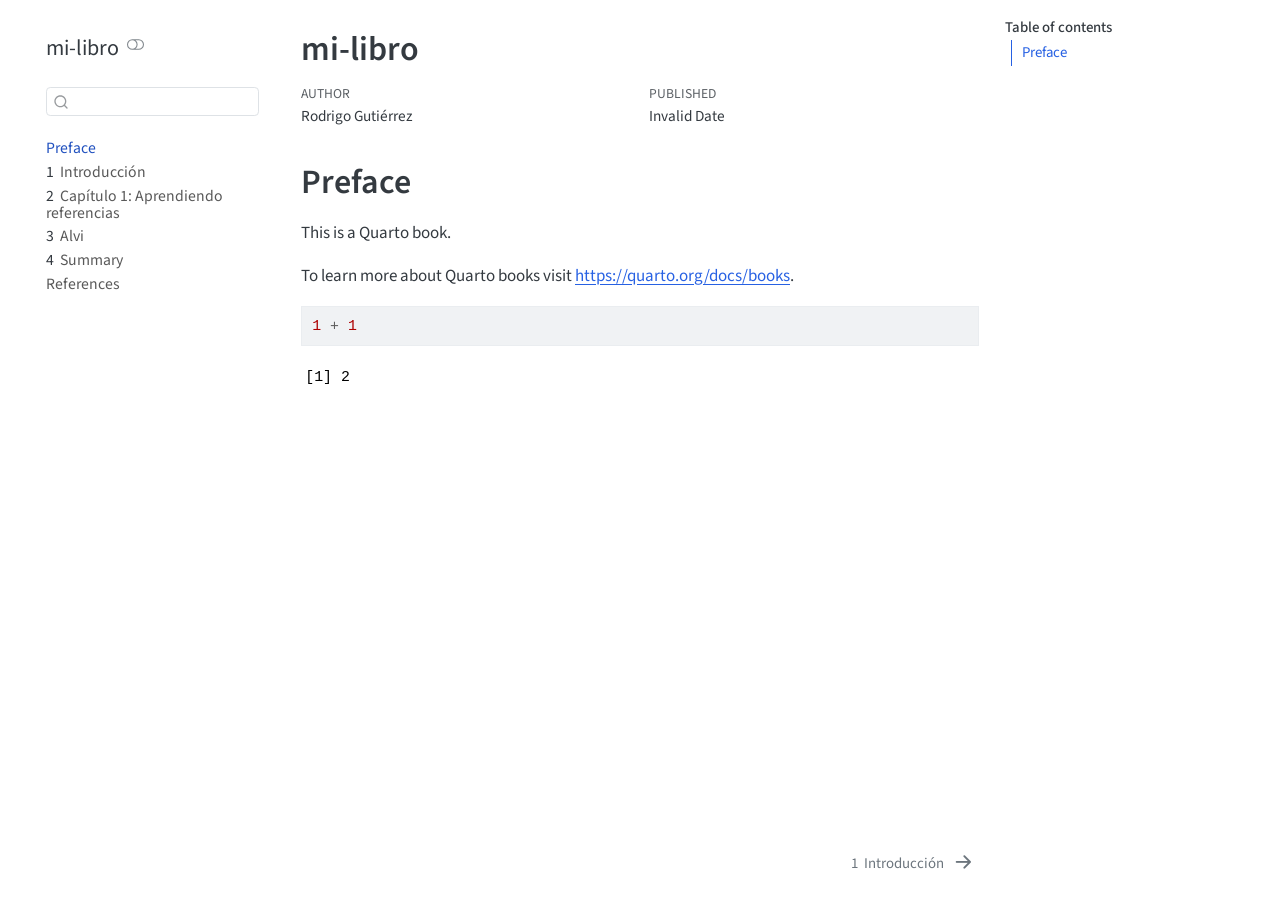
==== commit d8fbe641: "agrega capitulo alvi" ====
--- a/docs/index.html
+++ b/docs/index.html
@@ -2,7 +2,7 @@
 <html xmlns="http://www.w3.org/1999/xhtml" lang="en" xml:lang="en"><head>
 
 <meta charset="utf-8">
-<meta name="generator" content="quarto-1.9.38">
+<meta name="generator" content="quarto-1.9.37">
 
 <meta name="viewport" content="width=device-width, initial-scale=1.0, user-scalable=yes">
 
@@ -76,14 +76,14 @@
 <script src="site_libs/quarto-html/tippy.umd.min.js"></script>
 <script src="site_libs/quarto-html/anchor.min.js"></script>
 <link href="site_libs/quarto-html/tippy.css" rel="stylesheet">
-<link href="site_libs/quarto-html/quarto-syntax-highlighting-15634bcf2e68342d4ad2dfa704d543f6.css" rel="stylesheet" class="quarto-color-scheme" id="quarto-text-highlighting-styles">
-<link href="site_libs/quarto-html/quarto-syntax-highlighting-dark-0a6b7249c26820e032cb0bd839ff02b1.css" rel="stylesheet" class="quarto-color-scheme quarto-color-alternate" id="quarto-text-highlighting-styles">
-<link href="site_libs/quarto-html/quarto-syntax-highlighting-15634bcf2e68342d4ad2dfa704d543f6.css" rel="stylesheet" class="quarto-color-scheme-extra" id="quarto-text-highlighting-styles">
+<link href="site_libs/quarto-html/quarto-syntax-highlighting-7f8f88aac4f3542376d5c11b86a4c14d.css" rel="stylesheet" class="quarto-color-scheme" id="quarto-text-highlighting-styles">
+<link href="site_libs/quarto-html/quarto-syntax-highlighting-dark-d0ae9245876894da5ac7e18953ecc5cc.css" rel="stylesheet" class="quarto-color-scheme quarto-color-alternate" id="quarto-text-highlighting-styles">
+<link href="site_libs/quarto-html/quarto-syntax-highlighting-7f8f88aac4f3542376d5c11b86a4c14d.css" rel="stylesheet" class="quarto-color-scheme-extra" id="quarto-text-highlighting-styles">
 <script src="site_libs/bootstrap/bootstrap.min.js"></script>
 <link href="site_libs/bootstrap/bootstrap-icons.css" rel="stylesheet">
-<link href="site_libs/bootstrap/bootstrap-9e3e5b9121e68b3f077afb32f2c64d95.min.css" rel="stylesheet" append-hash="true" class="quarto-color-scheme" id="quarto-bootstrap" data-mode="light">
-<link href="site_libs/bootstrap/bootstrap-dark-acff971833d9769290026d534105daaa.min.css" rel="stylesheet" append-hash="true" class="quarto-color-scheme quarto-color-alternate" id="quarto-bootstrap" data-mode="dark">
-<link href="site_libs/bootstrap/bootstrap-9e3e5b9121e68b3f077afb32f2c64d95.min.css" rel="stylesheet" append-hash="true" class="quarto-color-scheme-extra" id="quarto-bootstrap" data-mode="light">
+<link href="site_libs/bootstrap/bootstrap-bb057584965328695e1b8a01a6f437bc.min.css" rel="stylesheet" append-hash="true" class="quarto-color-scheme" id="quarto-bootstrap" data-mode="light">
+<link href="site_libs/bootstrap/bootstrap-dark-6b2a147f2a5ae316b7a655d7ef3f2017.min.css" rel="stylesheet" append-hash="true" class="quarto-color-scheme quarto-color-alternate" id="quarto-bootstrap" data-mode="dark">
+<link href="site_libs/bootstrap/bootstrap-bb057584965328695e1b8a01a6f437bc.min.css" rel="stylesheet" append-hash="true" class="quarto-color-scheme-extra" id="quarto-bootstrap" data-mode="light">
 <script id="quarto-search-options" type="application/json">{
   "location": "sidebar",
   "copy-button": false,
@@ -113,6 +113,7 @@
 }</script>
 
 
+<link rel="stylesheet" href="styles.css">
 </head>
 
 <body class="nav-sidebar floating quarto-light"><script id="quarto-html-before-body" type="application/javascript">
@@ -343,8 +344,14 @@
 </li>
         <li class="sidebar-item">
   <div class="sidebar-item-container"> 
+  <a href="./03-alvi.html" class="sidebar-item-text sidebar-link">
+ <span class="menu-text"><span class="chapter-number">3</span>&nbsp; <span class="chapter-title">Alvi</span></span></a>
+  </div>
+</li>
+        <li class="sidebar-item">
+  <div class="sidebar-item-container"> 
   <a href="./summary.html" class="sidebar-item-text sidebar-link">
- <span class="menu-text"><span class="chapter-number">3</span>&nbsp; <span class="chapter-title">Summary</span></span></a>
+ <span class="menu-text"><span class="chapter-number">4</span>&nbsp; <span class="chapter-title">Summary</span></span></a>
   </div>
 </li>
         <li class="sidebar-item">
--- a/docs/site_libs/quarto-html/quarto-syntax-highlighting-7f8f88aac4f3542376d5c11b86a4c14d.css
+++ b/docs/site_libs/quarto-html/quarto-syntax-highlighting-7f8f88aac4f3542376d5c11b86a4c14d.css
@@ -0,0 +1,236 @@
+/* quarto syntax highlight colors */
+:root {
+  --quarto-hl-ot-color: #003B4F;
+  --quarto-hl-at-color: #657422;
+  --quarto-hl-ss-color: #20794D;
+  --quarto-hl-an-color: #5E5E5E;
+  --quarto-hl-fu-color: #4758AB;
+  --quarto-hl-st-color: #20794D;
+  --quarto-hl-cf-color: #003B4F;
+  --quarto-hl-op-color: #5E5E5E;
+  --quarto-hl-er-color: #AD0000;
+  --quarto-hl-bn-color: #AD0000;
+  --quarto-hl-al-color: #AD0000;
+  --quarto-hl-va-color: #111111;
+  --quarto-hl-bu-color: inherit;
+  --quarto-hl-ex-color: inherit;
+  --quarto-hl-pp-color: #AD0000;
+  --quarto-hl-in-color: #5E5E5E;
+  --quarto-hl-vs-color: #20794D;
+  --quarto-hl-wa-color: #5E5E5E;
+  --quarto-hl-do-color: #5E5E5E;
+  --quarto-hl-im-color: #00769E;
+  --quarto-hl-ch-color: #20794D;
+  --quarto-hl-dt-color: #AD0000;
+  --quarto-hl-fl-color: #AD0000;
+  --quarto-hl-co-color: #5E5E5E;
+  --quarto-hl-cv-color: #5E5E5E;
+  --quarto-hl-cn-color: #8f5902;
+  --quarto-hl-sc-color: #5E5E5E;
+  --quarto-hl-dv-color: #AD0000;
+  --quarto-hl-kw-color: #003B4F;
+}
+
+/* other quarto variables */
+:root {
+  --quarto-font-monospace: SFMono-Regular, Menlo, Monaco, Consolas, "Liberation Mono", "Courier New", monospace;
+}
+
+/* syntax highlight based on Pandoc's rules */
+pre > code.sourceCode > span {
+  color: #003B4F;
+}
+
+code.sourceCode > span {
+  color: #003B4F;
+}
+
+div.sourceCode,
+div.sourceCode pre.sourceCode {
+  color: #003B4F;
+}
+
+/* Normal */
+code span {
+  color: #003B4F;
+}
+
+/* Alert */
+code span.al {
+  color: #AD0000;
+  font-style: inherit;
+}
+
+/* Annotation */
+code span.an {
+  color: #5E5E5E;
+  font-style: inherit;
+}
+
+/* Attribute */
+code span.at {
+  color: #657422;
+  font-style: inherit;
+}
+
+/* BaseN */
+code span.bn {
+  color: #AD0000;
+  font-style: inherit;
+}
+
+/* BuiltIn */
+code span.bu {
+  font-style: inherit;
+}
+
+/* ControlFlow */
+code span.cf {
+  color: #003B4F;
+  font-weight: bold;
+  font-style: inherit;
+}
+
+/* Char */
+code span.ch {
+  color: #20794D;
+  font-style: inherit;
+}
+
+/* Constant */
+code span.cn {
+  color: #8f5902;
+  font-style: inherit;
+}
+
+/* Comment */
+code span.co {
+  color: #5E5E5E;
+  font-style: inherit;
+}
+
+/* CommentVar */
+code span.cv {
+  color: #5E5E5E;
+  font-style: italic;
+}
+
+/* Documentation */
+code span.do {
+  color: #5E5E5E;
+  font-style: italic;
+}
+
+/* DataType */
+code span.dt {
+  color: #AD0000;
+  font-style: inherit;
+}
+
+/* DecVal */
+code span.dv {
+  color: #AD0000;
+  font-style: inherit;
+}
+
+/* Error */
+code span.er {
+  color: #AD0000;
+  font-style: inherit;
+}
+
+/* Extension */
+code span.ex {
+  font-style: inherit;
+}
+
+/* Float */
+code span.fl {
+  color: #AD0000;
+  font-style: inherit;
+}
+
+/* Function */
+code span.fu {
+  color: #4758AB;
+  font-style: inherit;
+}
+
+/* Import */
+code span.im {
+  color: #00769E;
+  font-style: inherit;
+}
+
+/* Information */
+code span.in {
+  color: #5E5E5E;
+  font-style: inherit;
+}
+
+/* Keyword */
+code span.kw {
+  color: #003B4F;
+  font-weight: bold;
+  font-style: inherit;
+}
+
+/* Operator */
+code span.op {
+  color: #5E5E5E;
+  font-style: inherit;
+}
+
+/* Other */
+code span.ot {
+  color: #003B4F;
+  font-style: inherit;
+}
+
+/* Preprocessor */
+code span.pp {
+  color: #AD0000;
+  font-style: inherit;
+}
+
+/* SpecialChar */
+code span.sc {
+  color: #5E5E5E;
+  font-style: inherit;
+}
+
+/* SpecialString */
+code span.ss {
+  color: #20794D;
+  font-style: inherit;
+}
+
+/* String */
+code span.st {
+  color: #20794D;
+  font-style: inherit;
+}
+
+/* Variable */
+code span.va {
+  color: #111111;
+  font-style: inherit;
+}
+
+/* VerbatimString */
+code span.vs {
+  color: #20794D;
+  font-style: inherit;
+}
+
+/* Warning */
+code span.wa {
+  color: #5E5E5E;
+  font-style: italic;
+}
+
+.prevent-inlining {
+  content: "</";
+}
+
+/*# sourceMappingURL=789ad8cd35626ba772517505b42a116e.css.map */
--- a/docs/site_libs/quarto-html/quarto-syntax-highlighting-dark-d0ae9245876894da5ac7e18953ecc5cc.css
+++ b/docs/site_libs/quarto-html/quarto-syntax-highlighting-dark-d0ae9245876894da5ac7e18953ecc5cc.css
@@ -0,0 +1,219 @@
+/* quarto syntax highlight colors */
+:root {
+  --quarto-hl-al-color: #f07178;
+  --quarto-hl-an-color: #d4d0ab;
+  --quarto-hl-at-color: #00e0e0;
+  --quarto-hl-bn-color: #d4d0ab;
+  --quarto-hl-bu-color: #abe338;
+  --quarto-hl-ch-color: #abe338;
+  --quarto-hl-co-color: #f8f8f2;
+  --quarto-hl-cv-color: #ffd700;
+  --quarto-hl-cn-color: #ffd700;
+  --quarto-hl-cf-color: #ffa07a;
+  --quarto-hl-dt-color: #ffa07a;
+  --quarto-hl-dv-color: #d4d0ab;
+  --quarto-hl-do-color: #f8f8f2;
+  --quarto-hl-er-color: #f07178;
+  --quarto-hl-ex-color: #00e0e0;
+  --quarto-hl-fl-color: #d4d0ab;
+  --quarto-hl-fu-color: #ffa07a;
+  --quarto-hl-im-color: #abe338;
+  --quarto-hl-in-color: #d4d0ab;
+  --quarto-hl-kw-color: #ffa07a;
+  --quarto-hl-op-color: #ffa07a;
+  --quarto-hl-ot-color: #00e0e0;
+  --quarto-hl-pp-color: #dcc6e0;
+  --quarto-hl-re-color: #00e0e0;
+  --quarto-hl-sc-color: #abe338;
+  --quarto-hl-ss-color: #abe338;
+  --quarto-hl-st-color: #abe338;
+  --quarto-hl-va-color: #00e0e0;
+  --quarto-hl-vs-color: #abe338;
+  --quarto-hl-wa-color: #dcc6e0;
+}
+
+/* other quarto variables */
+:root {
+  --quarto-font-monospace: SFMono-Regular, Menlo, Monaco, Consolas, "Liberation Mono", "Courier New", monospace;
+}
+
+/* syntax highlight based on Pandoc's rules */
+pre > code.sourceCode > span {
+  color: #f8f8f2;
+}
+
+code.sourceCode > span {
+  color: #f8f8f2;
+}
+
+div.sourceCode,
+div.sourceCode pre.sourceCode {
+  color: #f8f8f2;
+}
+
+/* Normal */
+code span {
+  color: #f8f8f2;
+}
+
+/* Alert */
+code span.al {
+  color: #f07178;
+}
+
+/* Annotation */
+code span.an {
+  color: #d4d0ab;
+}
+
+/* Attribute */
+code span.at {
+  color: #00e0e0;
+}
+
+/* BaseN */
+code span.bn {
+  color: #d4d0ab;
+}
+
+/* BuiltIn */
+code span.bu {
+  color: #abe338;
+}
+
+/* ControlFlow */
+code span.cf {
+  font-weight: bold;
+  color: #ffa07a;
+}
+
+/* Char */
+code span.ch {
+  color: #abe338;
+}
+
+/* Constant */
+code span.cn {
+  color: #ffd700;
+}
+
+/* Comment */
+code span.co {
+  font-style: italic;
+  color: #f8f8f2;
+}
+
+/* CommentVar */
+code span.cv {
+  color: #ffd700;
+}
+
+/* Documentation */
+code span.do {
+  color: #f8f8f2;
+}
+
+/* DataType */
+code span.dt {
+  color: #ffa07a;
+}
+
+/* DecVal */
+code span.dv {
+  color: #d4d0ab;
+}
+
+/* Error */
+code span.er {
+  color: #f07178;
+  text-decoration: underline;
+}
+
+/* Extension */
+code span.ex {
+  font-weight: bold;
+  color: #00e0e0;
+}
+
+/* Float */
+code span.fl {
+  color: #d4d0ab;
+}
+
+/* Function */
+code span.fu {
+  color: #ffa07a;
+}
+
+/* Import */
+code span.im {
+  color: #abe338;
+}
+
+/* Information */
+code span.in {
+  color: #d4d0ab;
+}
+
+/* Keyword */
+code span.kw {
+  font-weight: bold;
+  color: #ffa07a;
+}
+
+/* Operator */
+code span.op {
+  color: #ffa07a;
+}
+
+/* Other */
+code span.ot {
+  color: #00e0e0;
+}
+
+/* Preprocessor */
+code span.pp {
+  color: #dcc6e0;
+}
+
+/* RegionMarker */
+code span.re {
+  background-color: #f8f8f2;
+  color: #00e0e0;
+}
+
+/* SpecialChar */
+code span.sc {
+  color: #abe338;
+}
+
+/* SpecialString */
+code span.ss {
+  color: #abe338;
+}
+
+/* String */
+code span.st {
+  color: #abe338;
+}
+
+/* Variable */
+code span.va {
+  color: #00e0e0;
+}
+
+/* VerbatimString */
+code span.vs {
+  color: #abe338;
+}
+
+/* Warning */
+code span.wa {
+  color: #dcc6e0;
+}
+
+.prevent-inlining {
+  content: "</";
+}
+
+/*# sourceMappingURL=e2dac9153eaf3c552d5043f9565d03d7.css.map */
--- a/docs/site_libs/quarto-html/quarto-syntax-highlighting-7f8f88aac4f3542376d5c11b86a4c14d.css
+++ b/docs/site_libs/quarto-html/quarto-syntax-highlighting-7f8f88aac4f3542376d5c11b86a4c14d.css
@@ -0,0 +1,236 @@
+/* quarto syntax highlight colors */
+:root {
+  --quarto-hl-ot-color: #003B4F;
+  --quarto-hl-at-color: #657422;
+  --quarto-hl-ss-color: #20794D;
+  --quarto-hl-an-color: #5E5E5E;
+  --quarto-hl-fu-color: #4758AB;
+  --quarto-hl-st-color: #20794D;
+  --quarto-hl-cf-color: #003B4F;
+  --quarto-hl-op-color: #5E5E5E;
+  --quarto-hl-er-color: #AD0000;
+  --quarto-hl-bn-color: #AD0000;
+  --quarto-hl-al-color: #AD0000;
+  --quarto-hl-va-color: #111111;
+  --quarto-hl-bu-color: inherit;
+  --quarto-hl-ex-color: inherit;
+  --quarto-hl-pp-color: #AD0000;
+  --quarto-hl-in-color: #5E5E5E;
+  --quarto-hl-vs-color: #20794D;
+  --quarto-hl-wa-color: #5E5E5E;
+  --quarto-hl-do-color: #5E5E5E;
+  --quarto-hl-im-color: #00769E;
+  --quarto-hl-ch-color: #20794D;
+  --quarto-hl-dt-color: #AD0000;
+  --quarto-hl-fl-color: #AD0000;
+  --quarto-hl-co-color: #5E5E5E;
+  --quarto-hl-cv-color: #5E5E5E;
+  --quarto-hl-cn-color: #8f5902;
+  --quarto-hl-sc-color: #5E5E5E;
+  --quarto-hl-dv-color: #AD0000;
+  --quarto-hl-kw-color: #003B4F;
+}
+
+/* other quarto variables */
+:root {
+  --quarto-font-monospace: SFMono-Regular, Menlo, Monaco, Consolas, "Liberation Mono", "Courier New", monospace;
+}
+
+/* syntax highlight based on Pandoc's rules */
+pre > code.sourceCode > span {
+  color: #003B4F;
+}
+
+code.sourceCode > span {
+  color: #003B4F;
+}
+
+div.sourceCode,
+div.sourceCode pre.sourceCode {
+  color: #003B4F;
+}
+
+/* Normal */
+code span {
+  color: #003B4F;
+}
+
+/* Alert */
+code span.al {
+  color: #AD0000;
+  font-style: inherit;
+}
+
+/* Annotation */
+code span.an {
+  color: #5E5E5E;
+  font-style: inherit;
+}
+
+/* Attribute */
+code span.at {
+  color: #657422;
+  font-style: inherit;
+}
+
+/* BaseN */
+code span.bn {
+  color: #AD0000;
+  font-style: inherit;
+}
+
+/* BuiltIn */
+code span.bu {
+  font-style: inherit;
+}
+
+/* ControlFlow */
+code span.cf {
+  color: #003B4F;
+  font-weight: bold;
+  font-style: inherit;
+}
+
+/* Char */
+code span.ch {
+  color: #20794D;
+  font-style: inherit;
+}
+
+/* Constant */
+code span.cn {
+  color: #8f5902;
+  font-style: inherit;
+}
+
+/* Comment */
+code span.co {
+  color: #5E5E5E;
+  font-style: inherit;
+}
+
+/* CommentVar */
+code span.cv {
+  color: #5E5E5E;
+  font-style: italic;
+}
+
+/* Documentation */
+code span.do {
+  color: #5E5E5E;
+  font-style: italic;
+}
+
+/* DataType */
+code span.dt {
+  color: #AD0000;
+  font-style: inherit;
+}
+
+/* DecVal */
+code span.dv {
+  color: #AD0000;
+  font-style: inherit;
+}
+
+/* Error */
+code span.er {
+  color: #AD0000;
+  font-style: inherit;
+}
+
+/* Extension */
+code span.ex {
+  font-style: inherit;
+}
+
+/* Float */
+code span.fl {
+  color: #AD0000;
+  font-style: inherit;
+}
+
+/* Function */
+code span.fu {
+  color: #4758AB;
+  font-style: inherit;
+}
+
+/* Import */
+code span.im {
+  color: #00769E;
+  font-style: inherit;
+}
+
+/* Information */
+code span.in {
+  color: #5E5E5E;
+  font-style: inherit;
+}
+
+/* Keyword */
+code span.kw {
+  color: #003B4F;
+  font-weight: bold;
+  font-style: inherit;
+}
+
+/* Operator */
+code span.op {
+  color: #5E5E5E;
+  font-style: inherit;
+}
+
+/* Other */
+code span.ot {
+  color: #003B4F;
+  font-style: inherit;
+}
+
+/* Preprocessor */
+code span.pp {
+  color: #AD0000;
+  font-style: inherit;
+}
+
+/* SpecialChar */
+code span.sc {
+  color: #5E5E5E;
+  font-style: inherit;
+}
+
+/* SpecialString */
+code span.ss {
+  color: #20794D;
+  font-style: inherit;
+}
+
+/* String */
+code span.st {
+  color: #20794D;
+  font-style: inherit;
+}
+
+/* Variable */
+code span.va {
+  color: #111111;
+  font-style: inherit;
+}
+
+/* VerbatimString */
+code span.vs {
+  color: #20794D;
+  font-style: inherit;
+}
+
+/* Warning */
+code span.wa {
+  color: #5E5E5E;
+  font-style: italic;
+}
+
+.prevent-inlining {
+  content: "</";
+}
+
+/*# sourceMappingURL=789ad8cd35626ba772517505b42a116e.css.map */
--- a/docs/styles.css
+++ b/docs/styles.css
@@ -0,0 +1,27 @@
+.plotly .main-svg {
+  background: transparent !important;
+}
+
+.plotly .gtitle,
+.plotly .xtitle,
+.plotly .ytitle,
+.plotly .xtick text,
+.plotly .ytick text,
+.plotly .annotation-text,
+.plotly .legend text {
+  fill: var(--bs-body-color) !important;
+}
+
+.plotly .gridlayer path {
+  stroke: var(--bs-border-color) !important;
+  opacity: 0.45 !important;
+}
+
+.plotly .hovertext path {
+  fill: var(--bs-body-bg) !important;
+  stroke: var(--bs-border-color) !important;
+}
+
+.plotly .hovertext text {
+  fill: var(--bs-body-color) !important;
+}
